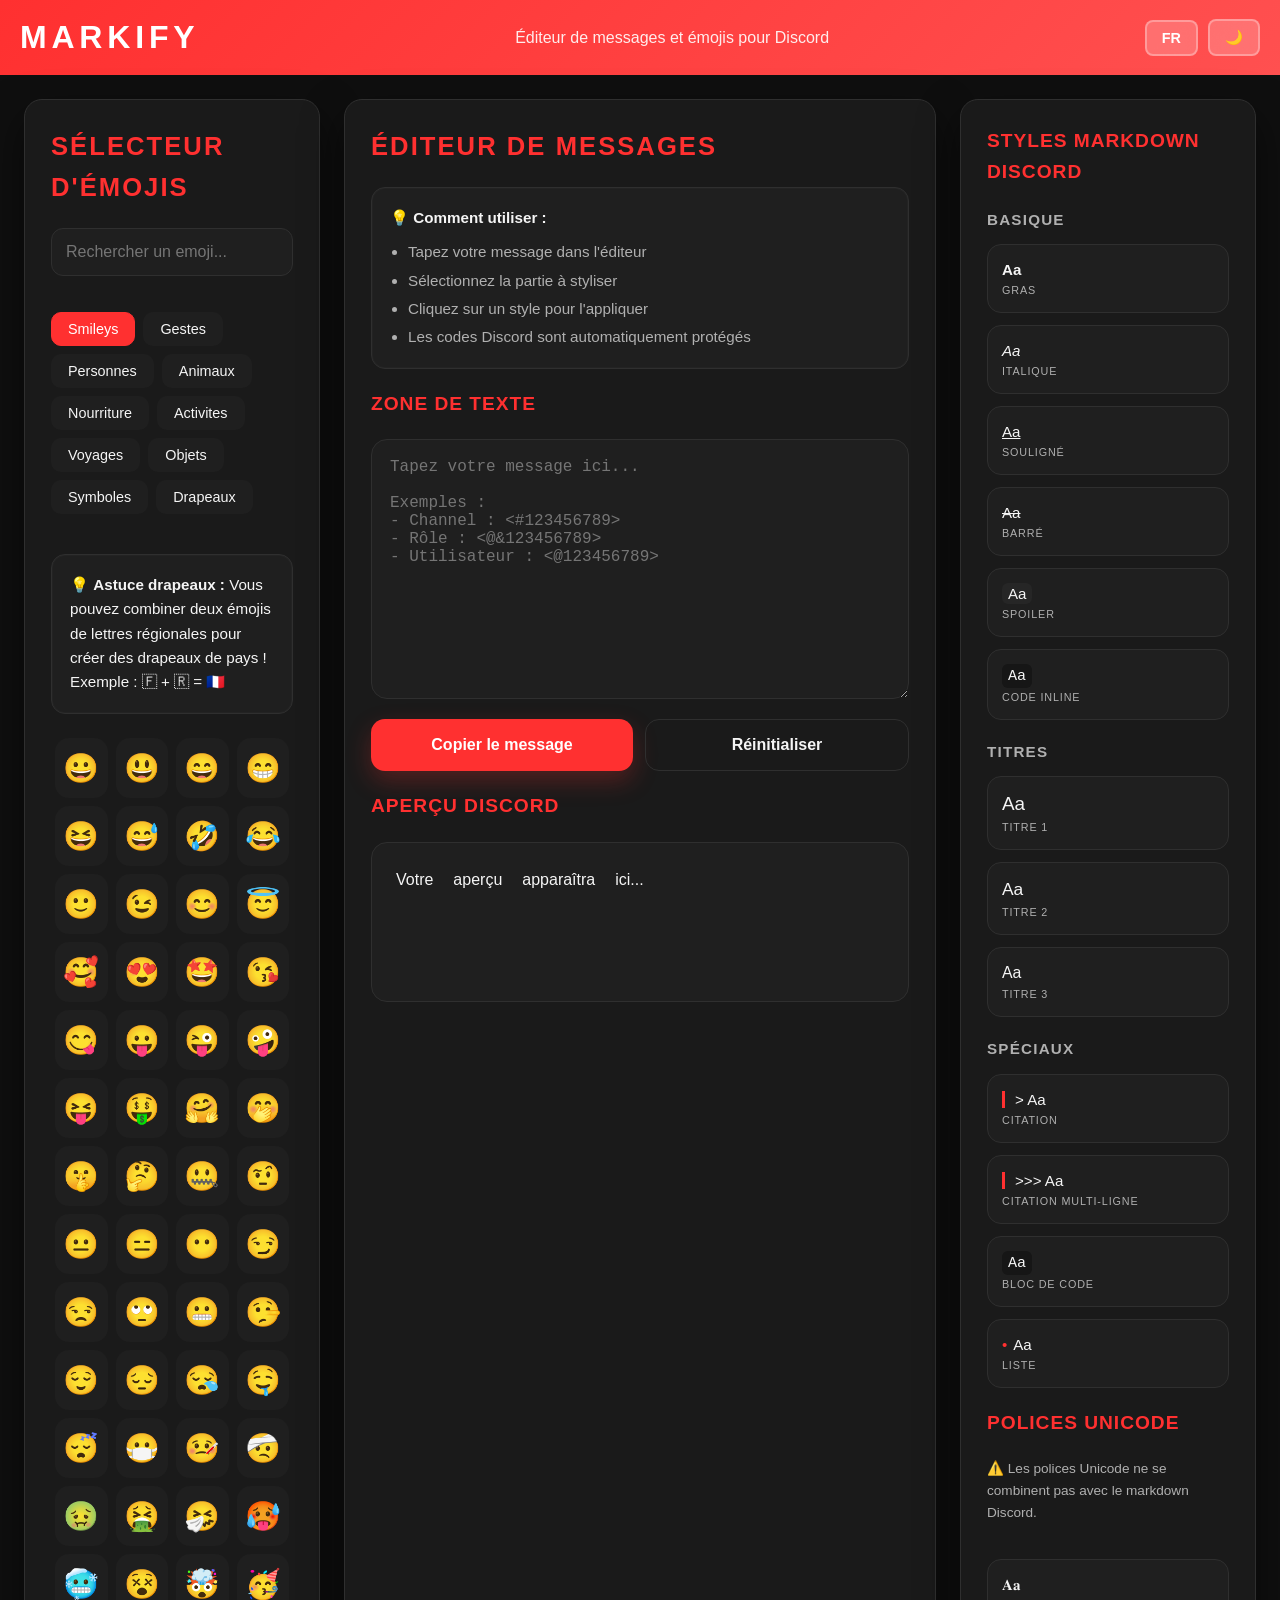
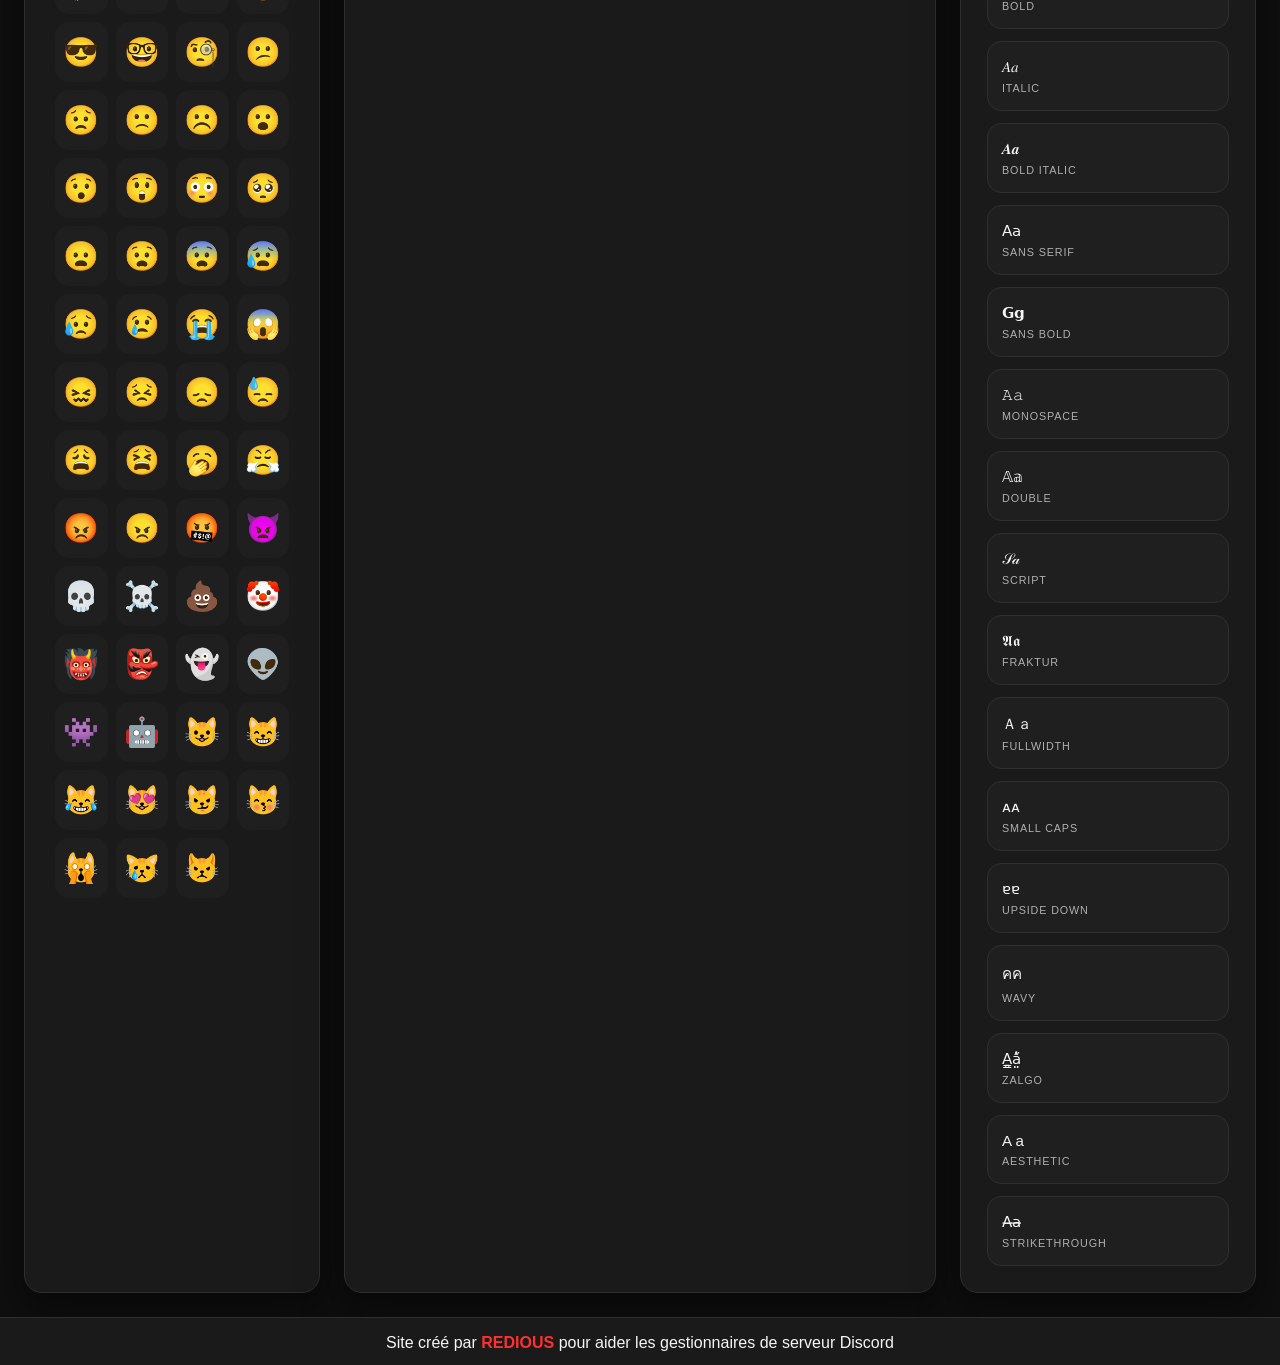
==== index.html @ 6e302439 "Refactor Markify modules for consistent behavior" ====
<!DOCTYPE html>
<html lang="fr">
<head>
    <meta charset="UTF-8">
    <meta name="viewport" content="width=device-width, initial-scale=1.0">
    <title>Markify - Emoji & Message Editor</title>
    <link rel="stylesheet" href="style.css">
</head>
<body>
    <header>
        <h1>MARKIFY</h1>
        <p id="subtitle">Éditeur de messages et émojis pour Discord</p>
        <div class="controls">
            <button class="control-btn" id="langBtn">FR</button>
            <button class="control-btn" id="themeBtn">🌙</button>
        </div>
    </header>

    <div class="main-container">
        <!-- EMOJI COLUMN -->
        <section class="column column-emoji">
            <h2 class="column-title"><span id="emojiTitle">Sélecteur d'Émojis</span></h2>

            <input type="text" id="emojiSearch" class="search-box" placeholder="Rechercher un emoji...">

            <div class="tabs" id="emojiTabs"></div>

            <div id="flagInfo" class="info-box" style="display:none;">
                💡 <strong>Astuce drapeaux :</strong> Vous pouvez combiner deux émojis de lettres régionales pour créer des drapeaux de pays !<br>
                Exemple : 🇫 + 🇷 = 🇫🇷
            </div>

            <div class="emoji-grid" id="emojiGrid"></div>
        </section>

        <!-- TEXT EDITOR COLUMN -->
        <section class="column column-editor">
            <h2 class="column-title"><span id="editorTitle">Éditeur de Messages</span></h2>

            <div class="info-box">
                💡 <strong id="editorInfoTitle">Comment utiliser :</strong>
                <div id="editorInfoText">
                    <ul>
                        <li>Tapez votre message dans l'éditeur</li>
                        <li>Sélectionnez la partie à styliser</li>
                        <li>Cliquez sur un style pour l'appliquer</li>
                        <li>Les codes Discord sont automatiquement protégés</li>
                    </ul>
                </div>
            </div>

            <div class="editor-workspace">
                <div class="section-header" id="textEditorTitle">Zone de Texte</div>
                <textarea id="messageEditor" class="message-editor" placeholder="Tapez votre message ici..."></textarea>

                <div class="button-group">
                    <button type="button" class="copy-btn">
                        <span id="copyBtnText">Copier le message</span>
                    </button>
                    <button type="button" class="reset-btn">
                        <span id="resetBtnText">Réinitialiser</span>
                    </button>
                </div>

                <div class="section-header" id="previewTitle">Aperçu Discord</div>
                <div id="messagePreview" class="preview-box">Votre aperçu apparaîtra ici...</div>
            </div>
        </section>

        <!-- STYLES COLUMN -->
        <section class="column column-styles">
            <div class="section-header" id="markdownTitle">Styles Markdown Discord</div>

            <div class="style-family">
                <div class="style-group-header" id="basicMarkdownTitle">Basique</div>
                <div class="style-grid" id="basicMarkdown"></div>
            </div>

            <div class="style-family">
                <div class="style-group-header" id="headingMarkdownTitle">Titres</div>
                <div class="style-grid" id="headingMarkdown"></div>
            </div>

            <div class="style-family">
                <div class="style-group-header" id="specialMarkdownTitle">Spéciaux</div>
                <div class="style-grid" id="specialMarkdown"></div>
            </div>

            <div class="section-header" id="fontsTitle">Polices Unicode</div>
            <p class="info-note" id="fontsInfo">⚠️ Combiner Markdown et polices Unicode peut altérer l'affichage final sur Discord.</p>
            <div class="style-grid unicode-grid" id="fontGrid"></div>
        </section>
    </div>

    <footer>
        <p><span id="footerText">Site créé par</span> <a href="https://discord.gg/6b4NYRNsRC" target="_blank" rel="noopener">REDIOUS</a> <span id="footerText2">pour aider les gestionnaires de serveur Discord</span></p>
    </footer>

    <div id="notification" class="notification"></div>

    <script src="script.js" type="module"></script>
</body>
</html>
---- style.css ----
* {
    margin: 0;
    padding: 0;
    box-sizing: border-box;
}

html,
body {
    height: 100%;
}

:root {
    --bg-primary: #0f0f0f;
    --bg-secondary: #1a1a1a;
    --bg-tertiary: #1f1f1f;
    --bg-hover: #262626;
    --text-primary: #f5f5f5;
    --text-secondary: #b0b0b0;
    --accent: #ff3030;
    --accent-hover: #ff5050;
    --success: #5fd7a4;
    --warning: #ffd166;
    --error: #ff6b6b;
    --border: #2f2f2f;
    --code-bg: #161616;
    --shadow: rgba(0, 0, 0, 0.5);
}

body.light {
    --bg-primary: #ffffff;
    --bg-secondary: #f5f5f5;
    --bg-tertiary: #f0f0f0;
    --bg-hover: #e2e2e2;
    --text-primary: #1a1a1a;
    --text-secondary: #4c4c4c;
    --accent: #c10000;
    --accent-hover: #ff0000;
    --success: #1f7a56;
    --warning: #b35c00;
    --error: #d60032;
    --border: #d6d6d6;
    --code-bg: #e7e7e7;
    --shadow: rgba(0, 0, 0, 0.15);
}

body {
    font-family: 'Segoe UI', Tahoma, Geneva, Verdana, sans-serif;
    background: var(--bg-primary);
    color: var(--text-primary);
    line-height: 1.6;
    transition: background 0.3s, color 0.3s;
    min-height: 100%;
    display: flex;
    flex-direction: column;
}

.emoji-item, #messagePreview {
    font-family: "Apple Color Emoji", "Segoe UI Emoji", "Noto Color Emoji", "Android Emoji", "Twemoji Mozilla", "EmojiOne Color", sans-serif;
}

/* HEADER */
header {
    background: linear-gradient(135deg, var(--accent), var(--accent-hover));
    padding: 12px 20px;
    display: flex;
    align-items: center;
    flex-wrap: wrap;
    gap: 20px;
}

header h1 {
    font-size: 2em;
    color: #fff;
    letter-spacing: 0.15em;
    margin: 0;
}

header p {
    color: rgba(255, 255, 255, 0.9);
    font-size: 1em;
    flex: 1;
    text-align: center;
    margin: 0;
}

/* CONTROLS */
.controls {
    display: flex;
    gap: 10px;
    align-items: center;
    margin-left: auto;
}

.control-btn {
    background: rgba(255, 255, 255, 0.2);
    border: 2px solid rgba(255, 255, 255, 0.3);
    color: #fff;
    padding: 8px 15px;
    border-radius: 8px;
    cursor: pointer;
    font-size: 0.9em;
    font-weight: 600;
    transition: all 0.3s;
    backdrop-filter: blur(10px);
}

.control-btn:hover {
    background: rgba(255, 255, 255, 0.3);
    transform: translateY(-2px);
}

/* MAIN LAYOUT */
.main-container {
    display: grid;
    grid-template-columns: minmax(0, 1fr) minmax(0, 2fr) minmax(0, 1fr);
    grid-template-areas: "emoji editor styles";
    gap: 24px;
    padding: 24px;
    max-width: 1700px;
    margin: 0 auto;
    width: 100%;
    flex: 1;
}

.column {
    background: var(--bg-secondary);
    border-radius: 18px;
    border: 1px solid var(--border);
    padding: 26px;
    box-shadow: 0 18px 40px var(--shadow);
    display: flex;
    flex-direction: column;
    gap: 20px;
    transition: transform 0.3s ease, box-shadow 0.3s ease;
    overflow: hidden;
}

.column:hover {
    transform: translateY(-2px);
    box-shadow: 0 22px 46px var(--shadow);
}

.column-emoji {
    grid-area: emoji;
}

.column-editor {
    grid-area: editor;
}

.column-styles {
    grid-area: styles;
}

.column-title {
    font-size: 1.6em;
    color: var(--accent);
    display: flex;
    align-items: center;
    gap: 10px;
    text-transform: uppercase;
    letter-spacing: 0.08em;
}

/* EMOJI SECTION */
.search-box {
    width: 100%;
    padding: 14px;
    background: var(--bg-tertiary);
    border: 1px solid var(--border);
    border-radius: 12px;
    color: var(--text-primary);
    font-size: 1em;
    margin-bottom: 16px;
    transition: border-color 0.3s ease, box-shadow 0.3s ease;
}

.search-box:focus {
    outline: none;
    border-color: var(--accent);
    box-shadow: 0 0 0 3px rgba(255, 48, 48, 0.2);
}

.tabs {
    display: flex;
    gap: 8px;
    flex-wrap: wrap;
    margin-bottom: 20px;
}

.tab {
    background: var(--bg-tertiary);
    color: var(--text-primary);
    border: 1px solid transparent;
    padding: 8px 16px;
    border-radius: 10px;
    cursor: pointer;
    font-size: 0.9em;
    transition: all 0.3s ease;
}

.tab:hover {
    background: var(--bg-hover);
    transform: translateY(-1px);
}

.tab.active {
    background: var(--accent);
    color: #fff;
    border-color: var(--accent);
}

.emoji-grid {
    display: grid;
    grid-template-columns: repeat(auto-fill, minmax(50px, 1fr));
    gap: 8px;
    overflow-y: auto;
    padding: 4px;
}

.emoji-item {
    background: var(--bg-tertiary);
    border: 1px solid transparent;
    border-radius: 14px;
    padding: 12px;
    font-size: 1.8em;
    text-align: center;
    cursor: pointer;
    transition: all 0.3s ease;
    display: flex;
    align-items: center;
    justify-content: center;
}

.emoji-item:hover {
    background: var(--bg-hover);
    border-color: var(--accent);
    transform: scale(1.12);
}

.emoji-item:active {
    transform: scale(1.04);
}

/* EDITOR SECTION */
.info-box {
    background: var(--bg-tertiary);
    padding: 18px;
    border-radius: 14px;
    border: 1px solid var(--border);
    box-shadow: inset 0 0 0 1px rgba(255, 255, 255, 0.02);
    font-size: 0.95em;
    line-height: 1.6;
}

.info-box ul {
    margin-top: 10px;
    margin-left: 18px;
    list-style: disc;
    color: var(--text-secondary);
}

.info-box li + li {
    margin-top: 4px;
}

.section-header {
    font-size: 1.2em;
    font-weight: 700;
    letter-spacing: 0.05em;
    text-transform: uppercase;
    color: var(--accent);
}

.style-group-header {
    font-size: 0.95em;
    font-weight: 600;
    color: var(--text-secondary);
    letter-spacing: 0.08em;
    text-transform: uppercase;
}

.style-family {
    display: flex;
    flex-direction: column;
    gap: 12px;
}

.style-grid {
    display: grid;
    grid-template-columns: repeat(auto-fill, minmax(150px, 1fr));
    gap: 12px;
}

.unicode-grid {
    grid-template-columns: repeat(auto-fill, minmax(180px, 1fr));
}

.style-btn {
    background: var(--bg-tertiary);
    border: 1px solid var(--border);
    color: var(--text-primary);
    padding: 16px 14px;
    border-radius: 14px;
    cursor: pointer;
    font-size: 0.9em;
    transition: all 0.3s ease;
    text-align: left;
    display: flex;
    flex-direction: column;
    gap: 6px;
    position: relative;
}

.style-btn::after {
    content: '';
    position: absolute;
    inset: 0;
    border-radius: 14px;
    border: 1px solid transparent;
    pointer-events: none;
    transition: border-color 0.3s ease;
}

.style-btn:hover {
    background: var(--bg-hover);
    transform: translateY(-2px);
}

.style-btn:hover::after,
.style-btn:focus-visible::after {
    border-color: var(--accent);
}

.style-btn.active {
    background: var(--accent);
    color: #fff;
    border-color: var(--accent);
}

.style-btn.active .style-caption {
    color: rgba(255, 255, 255, 0.85);
}

.style-preview {
    font-size: 1.05em;
}

.style-caption {
    font-size: 0.75em;
    letter-spacing: 0.08em;
    text-transform: uppercase;
    color: var(--text-secondary);
}

.preview-underline {
    text-decoration: underline;
}

.preview-spoiler {
    background: var(--bg-hover);
    padding: 2px 6px;
    border-radius: 6px;
}

.preview-code {
    background: var(--code-bg);
    padding: 3px 6px;
    border-radius: 6px;
    font-family: 'Consolas', 'Monaco', monospace;
}

.preview-heading.h1 {
    font-size: 1.25em;
}

.preview-heading.h2 {
    font-size: 1.15em;
}

.preview-heading.h3 {
    font-size: 1.05em;
}

.preview-quote {
    padding-left: 10px;
    border-left: 3px solid var(--accent);
}

.preview-list {
    display: flex;
    align-items: center;
    gap: 6px;
}

.preview-list::before {
    content: '•';
    color: var(--accent);
}

#messageEditor {
    width: 100%;
    min-height: 260px;
    padding: 18px;
    background: var(--bg-tertiary);
    border: 1px solid var(--border);
    border-radius: 16px;
    color: var(--text-primary);
    font-size: 1em;
    font-family: 'Consolas', 'Monaco', monospace;
    resize: vertical;
    transition: border-color 0.3s ease, box-shadow 0.3s ease;
}

#messageEditor:focus {
    outline: none;
    border-color: var(--accent);
    box-shadow: 0 0 0 3px rgba(255, 48, 48, 0.18);
}

.preview-box {
    background: var(--bg-tertiary);
    padding: 24px;
    border-radius: 16px;
    min-height: 160px;
    border: 1px solid var(--border);
    word-wrap: break-word;
    white-space: pre-wrap;
    font-family: 'Segoe UI', sans-serif;
    transition: border-color 0.3s ease;
}

.editor-workspace {
    display: flex;
    flex-direction: column;
    gap: 20px;
    flex: 1;
}

.button-group {
    display: flex;
    gap: 12px;
}

.copy-btn, .reset-btn {
    flex: 1;
    padding: 16px;
    border-radius: 14px;
    font-size: 1em;
    font-weight: 600;
    cursor: pointer;
    transition: all 0.3s ease;
    border: none;
}

.copy-btn {
    background: var(--accent);
    color: #fff;
    box-shadow: 0 10px 25px rgba(255, 48, 48, 0.25);
}

.copy-btn:hover {
    background: var(--accent-hover);
    transform: translateY(-2px);
}

.reset-btn {
    background: transparent;
    color: var(--text-primary);
    border: 1px solid var(--border);
}

.reset-btn:hover {
    background: var(--bg-hover);
    transform: translateY(-2px);
}

.control-btn:focus-visible,
.tab:focus-visible,
.style-btn:focus-visible,
.emoji-item:focus-visible,
.copy-btn:focus-visible,
.reset-btn:focus-visible {
    outline: 3px solid var(--accent);
    outline-offset: 2px;
}

/* FOOTER */
footer {
    background: var(--bg-secondary);
    padding: 12px 20px;
    text-align: center;
    border-top: 1px solid var(--border);
    flex-shrink: 0;
}

footer a {
    color: var(--accent);
    text-decoration: none;
    font-weight: 600;
    transition: color 0.3s;
}

footer a:hover {
    color: var(--accent-hover);
    text-decoration: underline;
}

/* NOTIFICATION */
.notification {
    position: fixed;
    bottom: 30px;
    right: 30px;
    background: var(--bg-tertiary);
    color: var(--text-primary);
    padding: 16px 28px;
    border-radius: 14px;
    font-weight: 600;
    letter-spacing: 0.03em;
    opacity: 0;
    transform: translateY(20px);
    transition: all 0.3s ease;
    pointer-events: none;
    z-index: 1000;
    max-width: min(320px, calc(100% - 40px));
    width: max-content;
    border: 1px solid var(--border);
}

.notification.show {
    opacity: 1;
    transform: translateY(0);
}

.notification.success {
    background: var(--success);
    color: var(--bg-primary);
}

.notification.warning {
    background: var(--warning);
    color: var(--bg-primary);
}

.notification.error {
    background: var(--error);
    color: #fff;
}

.info-note {
    font-size: 0.85em;
    color: var(--text-secondary);
    margin-bottom: 15px;
}

.empty-state {
    text-align: center;
    padding: 30px 10px;
    color: var(--text-secondary);
    background: var(--bg-tertiary);
    border-radius: 10px;
}

.preview-box pre {
    background: var(--bg-hover);
    padding: 12px;
    border-radius: 8px;
    overflow-x: auto;
    font-family: 'Consolas', 'Monaco', monospace;
}

.preview-box blockquote {
    border-left: 4px solid var(--accent);
    margin: 10px 0;
    padding-left: 12px;
    color: var(--text-secondary);
}

.preview-box .preview-spoiler {
    background: var(--text-secondary);
    color: transparent;
    border-radius: 4px;
    padding: 0 4px;
}

.preview-box .preview-spoiler.revealed {
    color: inherit;
}

.preview-box .list-item {
    margin-left: 18px;
    color: var(--text-secondary);
}

/* RESPONSIVE */
@media (max-width: 1200px) {
    .main-container {
        grid-template-columns: 1fr;
        grid-template-areas:
            "emoji"
            "editor"
            "styles";
        gap: 20px;
    }

    .controls {
        justify-content: center;
        margin-top: 10px;
        margin-left: 0;
    }

    .column {
        max-height: none;
        overflow: visible;
        max-height: none;
    }
}

@media (max-width: 768px) {
    header {
        padding: 12px 16px;
    }

    .main-container {
        padding: 15px;
    }

    .column {
        padding: 20px;
    }

    .controls {
        flex-direction: column;
        align-items: stretch;
        width: 100%;
        gap: 8px;
        margin-left: 0;
    }

    .control-btn {
        width: 100%;
        text-align: center;
    }

    .notification {
        left: 50%;
        right: auto;
        transform: translateX(-50%) translateY(20px);
    }

    .notification.show {
        transform: translateX(-50%) translateY(0);
    }
}

/* SCROLLBAR */
::-webkit-scrollbar {
    width: 10px;
}

::-webkit-scrollbar-track {
    background: var(--bg-tertiary);
}

::-webkit-scrollbar-thumb {
    background: var(--border);
    border-radius: 5px;
}

::-webkit-scrollbar-thumb:hover {
    background: var(--accent);
}
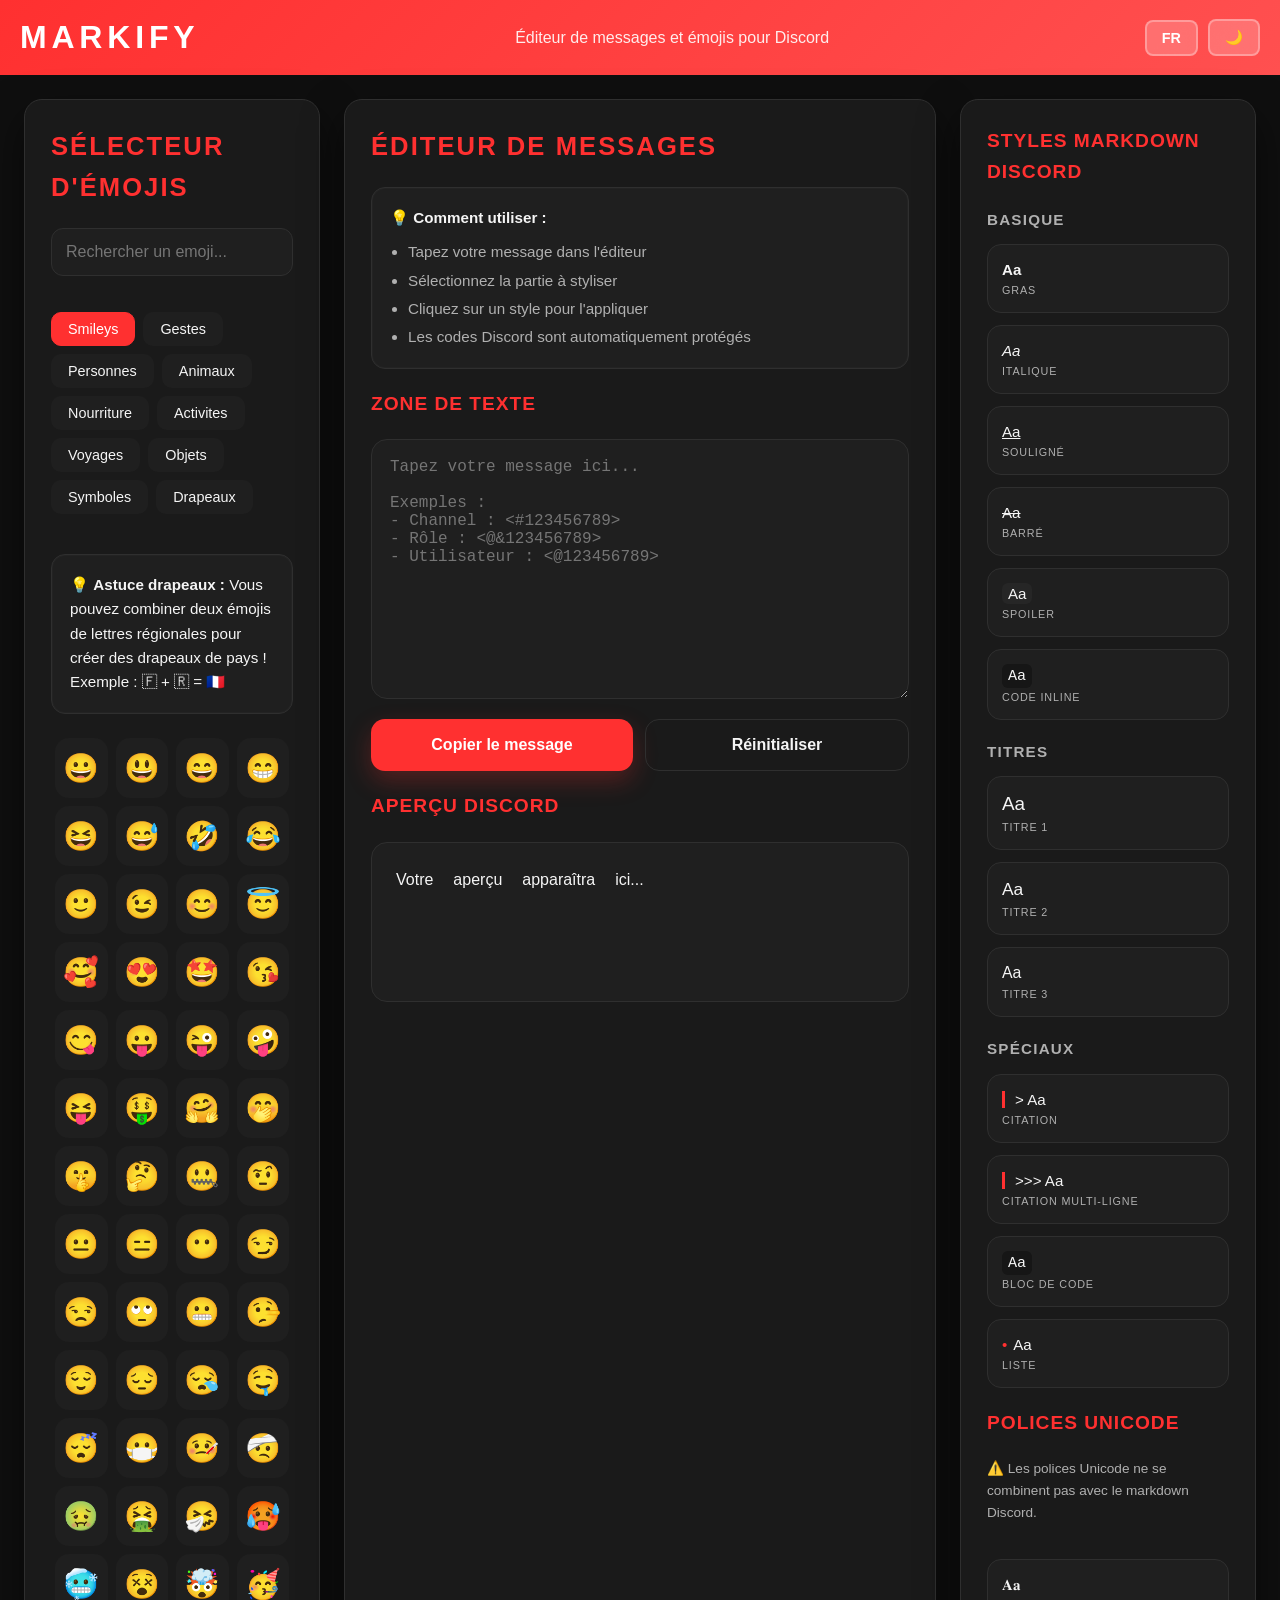
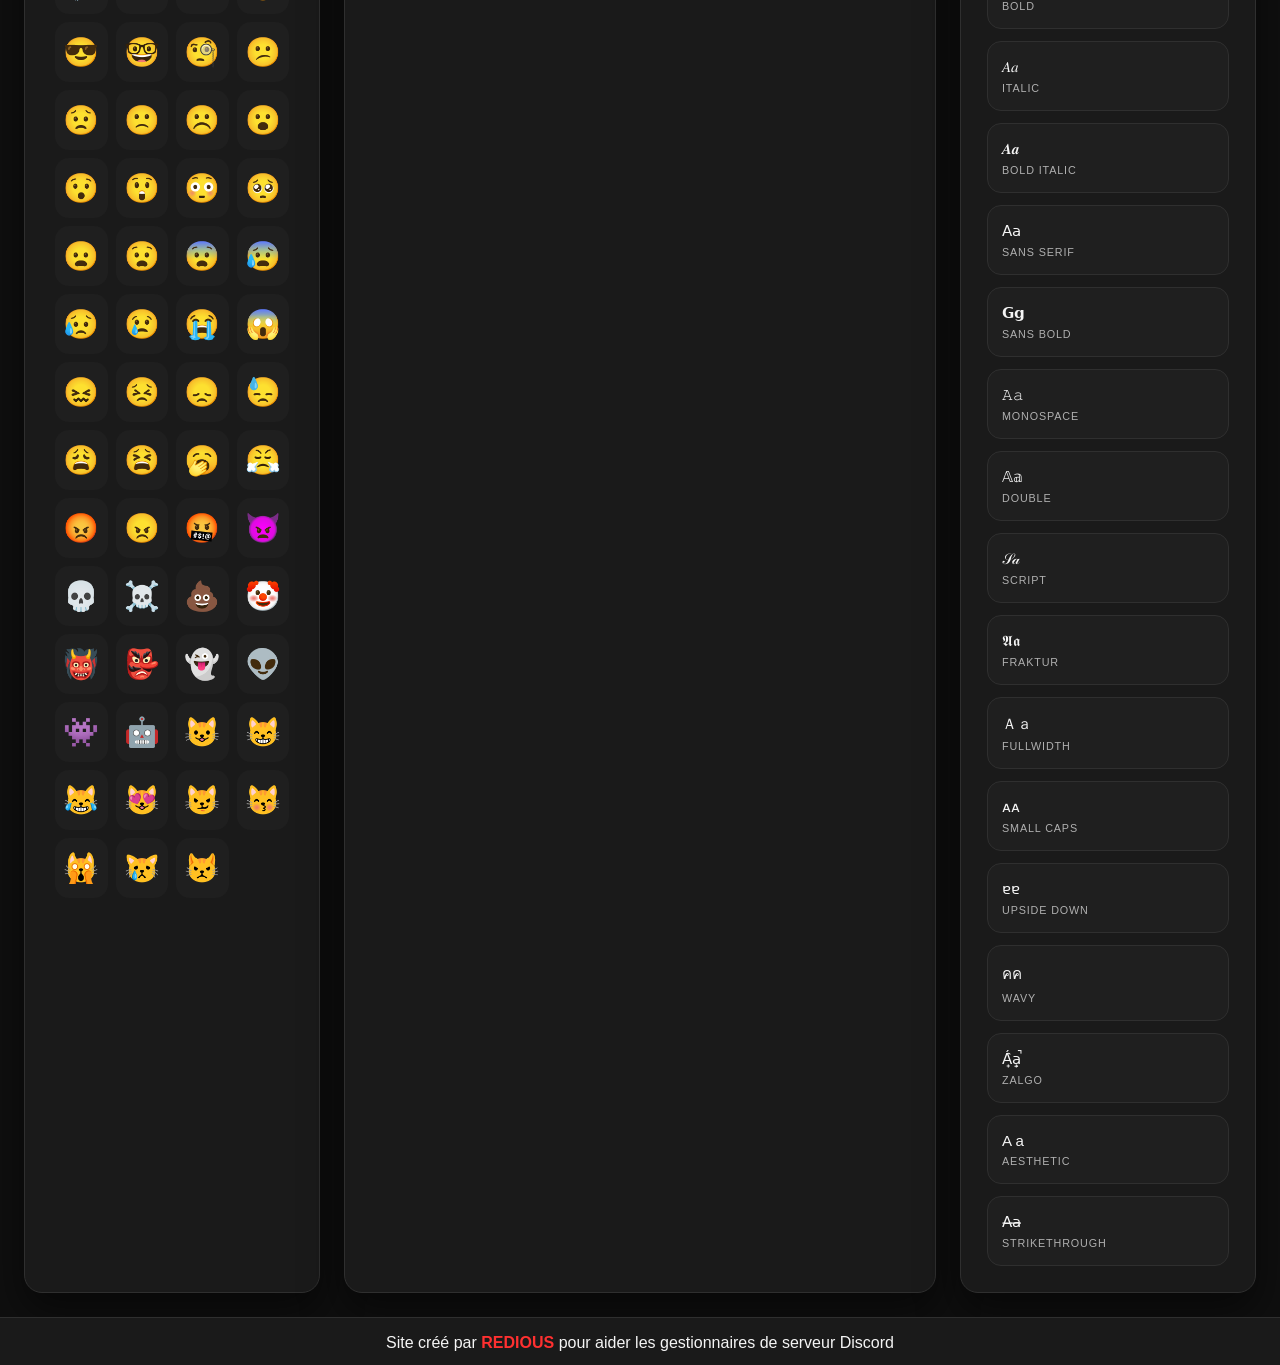
==== commit 403102d7: "Enhance markdown styling behavior and add social assets" ====
--- a/index.html
+++ b/index.html
@@ -4,7 +4,21 @@
     <meta charset="UTF-8">
     <meta name="viewport" content="width=device-width, initial-scale=1.0">
     <title>Markify - Emoji & Message Editor</title>
+    <meta name="description" content="Composez rapidement vos messages Discord avec Markdown, emojis et polices Unicode grâce à Markify.">
+    <meta property="og:title" content="Markify – Éditeur Markdown & Emojis pour Discord">
+    <meta property="og:description" content="Préparez, prévisualisez et copiez vos messages Discord avec styles, emojis et polices personnalisées.">
+    <meta property="og:type" content="website">
+    <meta property="og:locale" content="fr_FR">
+    <meta property="og:image" content="markify-share1.png">
+    <meta property="og:image:type" content="image/png">
+    <meta property="og:image:width" content="1200">
+    <meta property="og:image:height" content="630">
+    <meta name="twitter:card" content="summary_large_image">
+    <meta name="twitter:title" content="Markify – Éditeur Markdown & Emojis pour Discord">
+    <meta name="twitter:description" content="Préparez, prévisualisez et copiez vos messages Discord avec styles, emojis et polices personnalisées.">
+    <meta name="twitter:image" content="markify-share1.png">
     <link rel="stylesheet" href="style.css">
+    <link rel="icon" type="image/svg+xml" href="favicon.svg">
 </head>
 <body>
     <header>
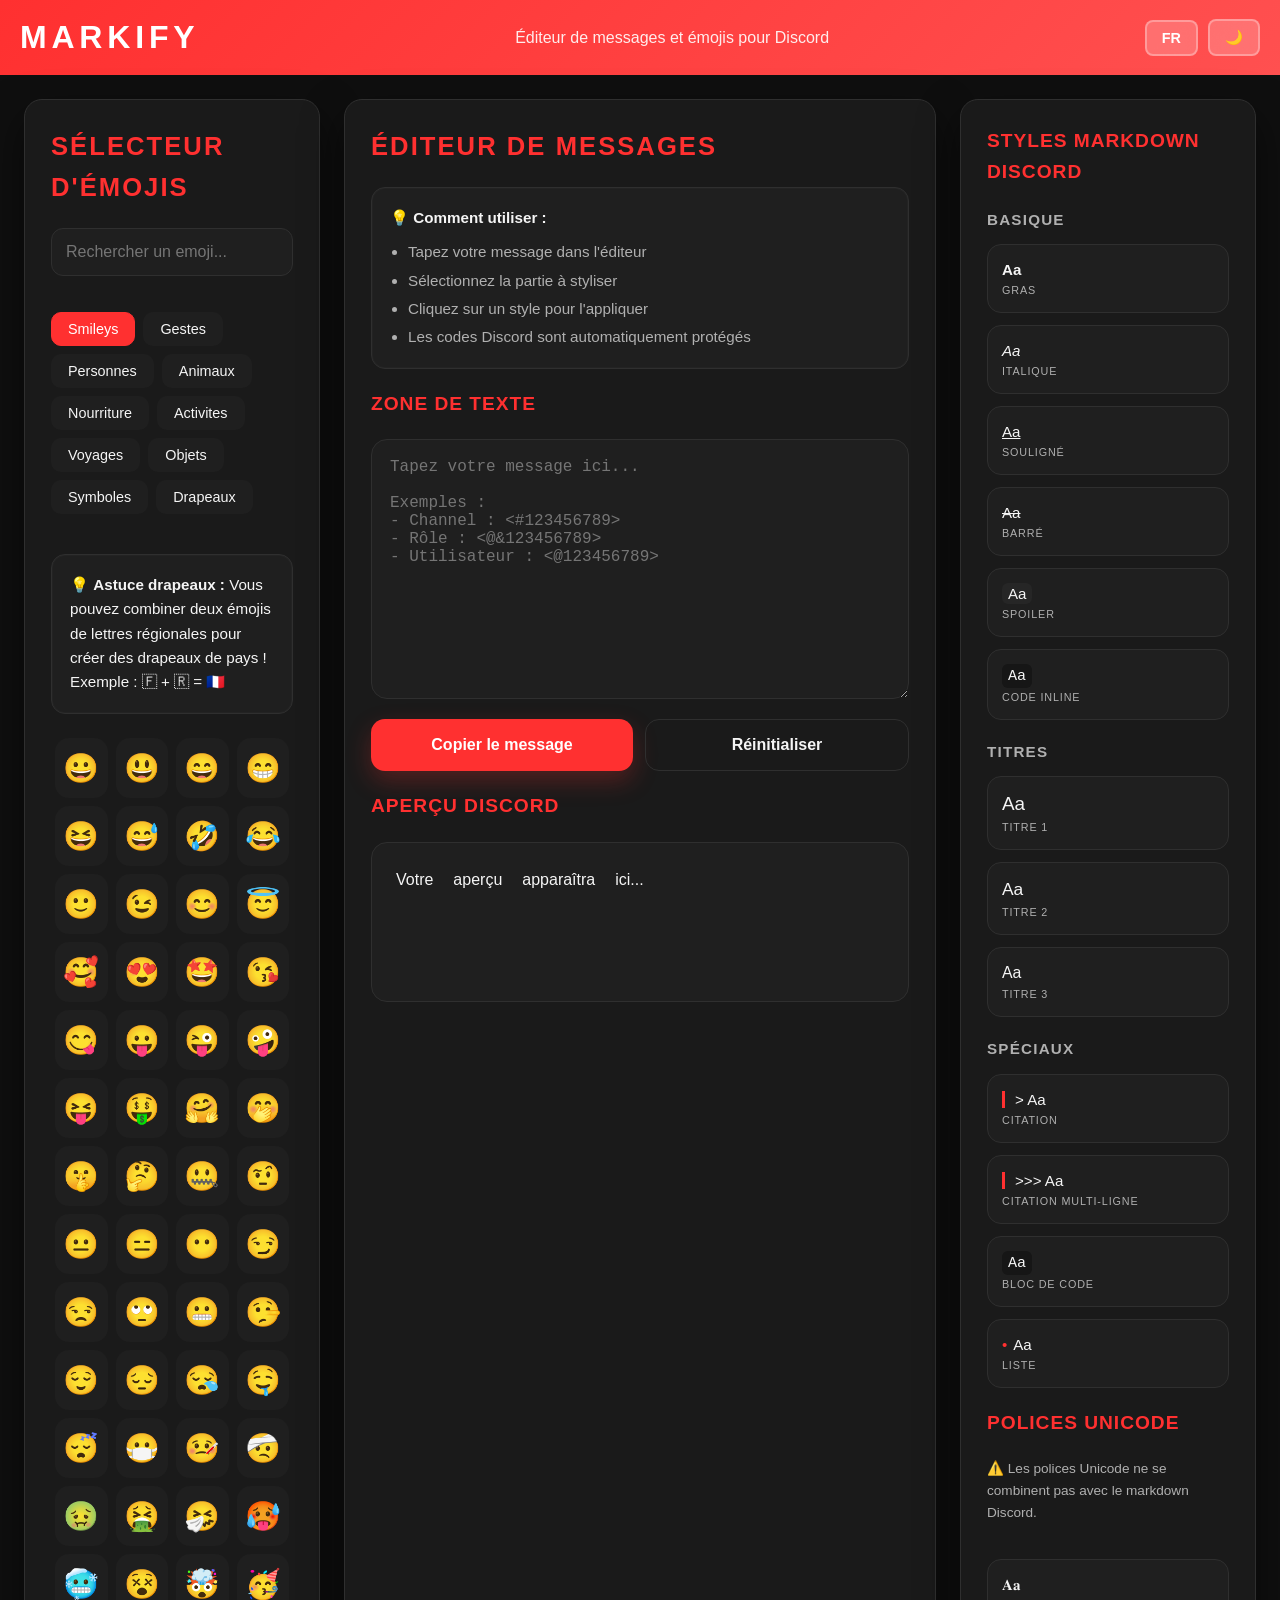
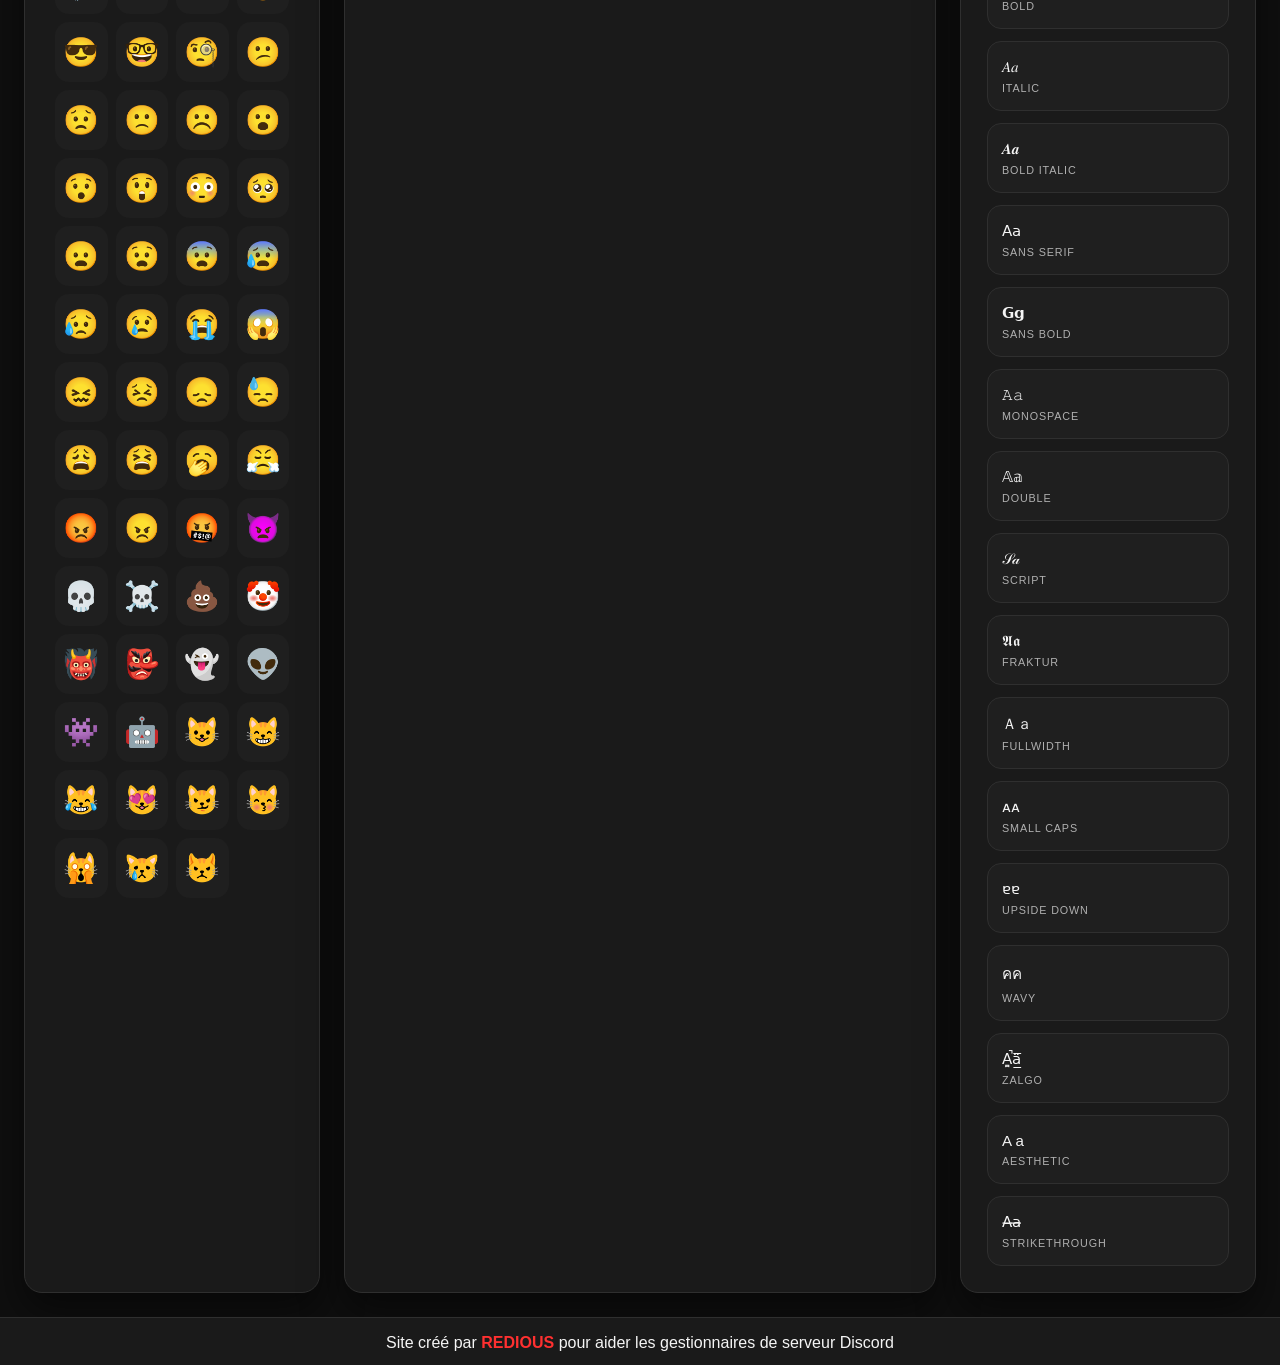
==== commit 1a9cc64c: "Improve markdown enter behavior and unicode styling" ====
--- a/index.html
+++ b/index.html
@@ -8,15 +8,18 @@
     <meta property="og:title" content="Markify – Éditeur Markdown & Emojis pour Discord">
     <meta property="og:description" content="Préparez, prévisualisez et copiez vos messages Discord avec styles, emojis et polices personnalisées.">
     <meta property="og:type" content="website">
+    <meta property="og:url" content="https://devredious.github.io/discord_tools_no_official/">
     <meta property="og:locale" content="fr_FR">
-    <meta property="og:image" content="markify-share1.png">
+    <meta property="og:image" content="https://devredious.github.io/discord_tools_no_official/markify-share1.png">
+    <meta property="og:image:secure_url" content="https://devredious.github.io/discord_tools_no_official/markify-share1.png">
     <meta property="og:image:type" content="image/png">
     <meta property="og:image:width" content="1200">
     <meta property="og:image:height" content="630">
     <meta name="twitter:card" content="summary_large_image">
     <meta name="twitter:title" content="Markify – Éditeur Markdown & Emojis pour Discord">
     <meta name="twitter:description" content="Préparez, prévisualisez et copiez vos messages Discord avec styles, emojis et polices personnalisées.">
-    <meta name="twitter:image" content="markify-share1.png">
+    <meta name="twitter:image" content="https://devredious.github.io/discord_tools_no_official/markify-share1.png">
+    <meta name="twitter:image:alt" content="Markify – Éditeur Markdown & Emojis pour Discord">
     <link rel="stylesheet" href="style.css">
     <link rel="icon" type="image/svg+xml" href="favicon.svg">
 </head>
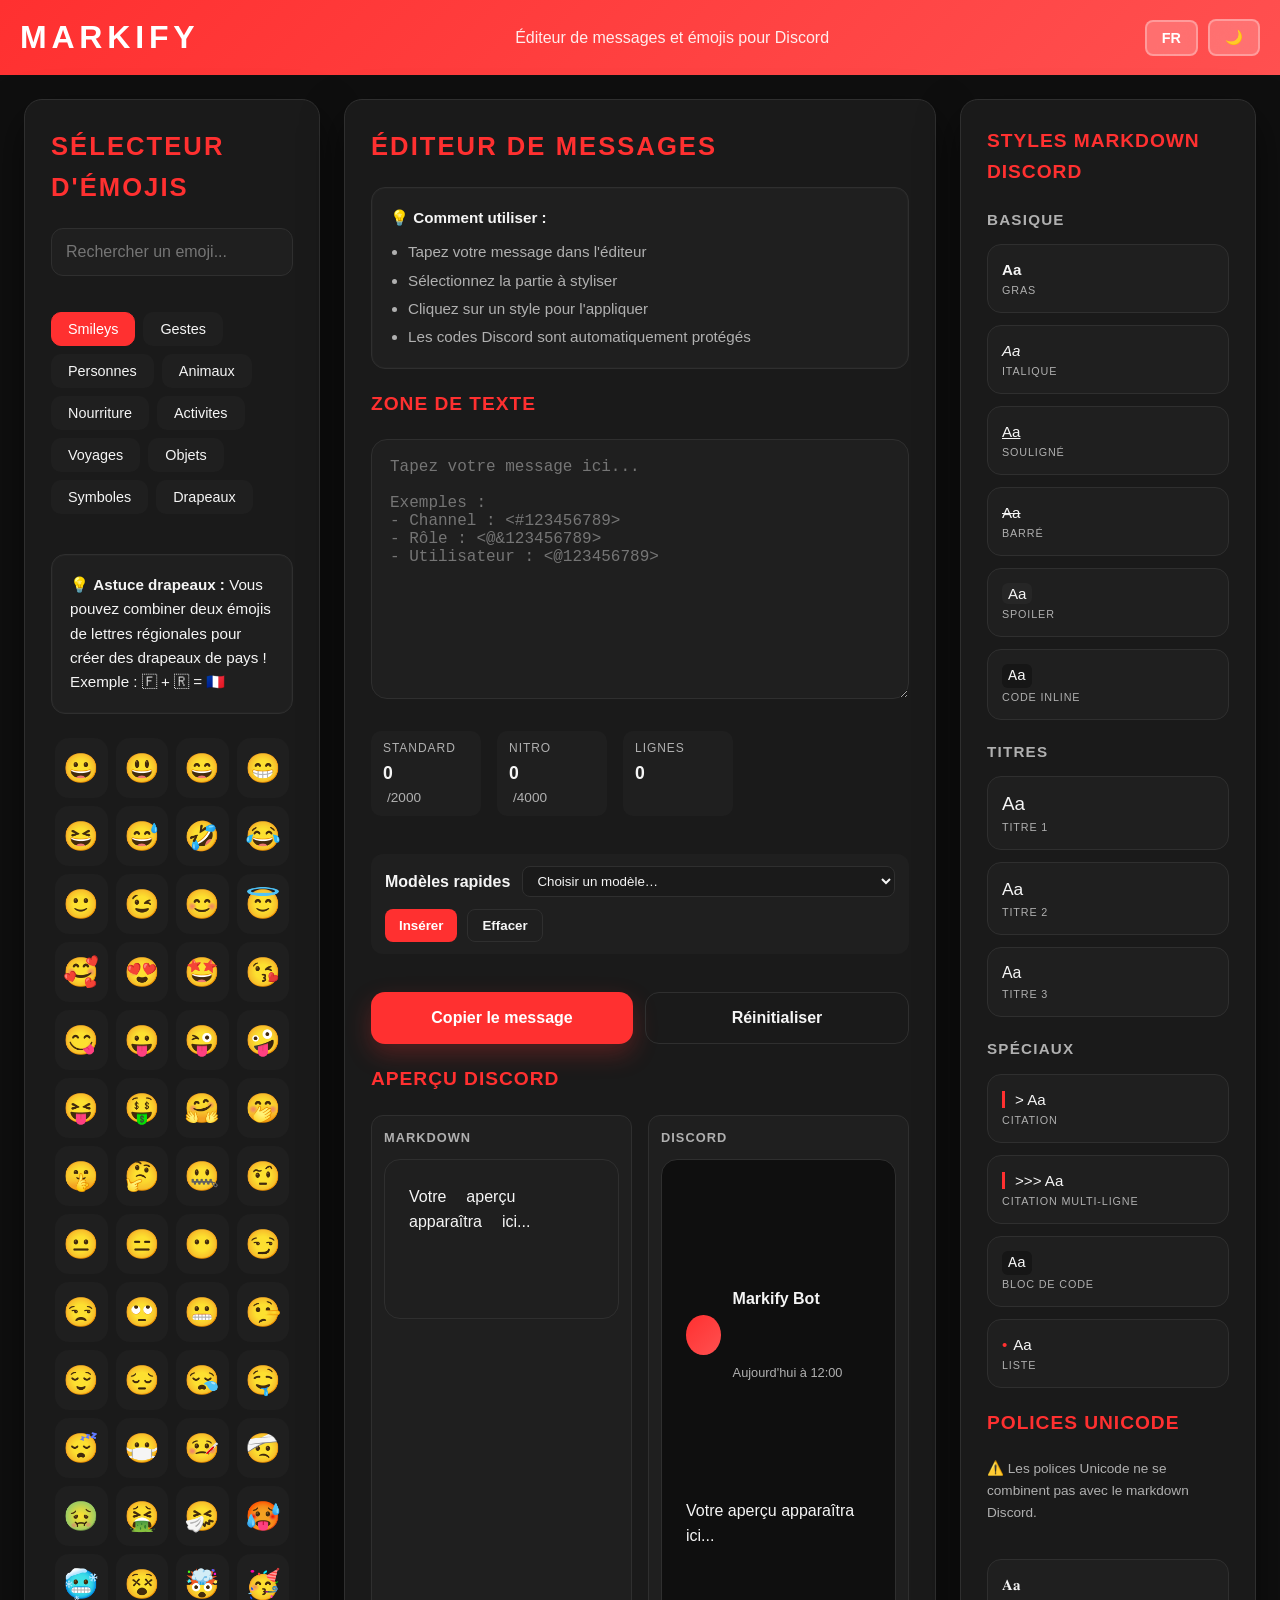
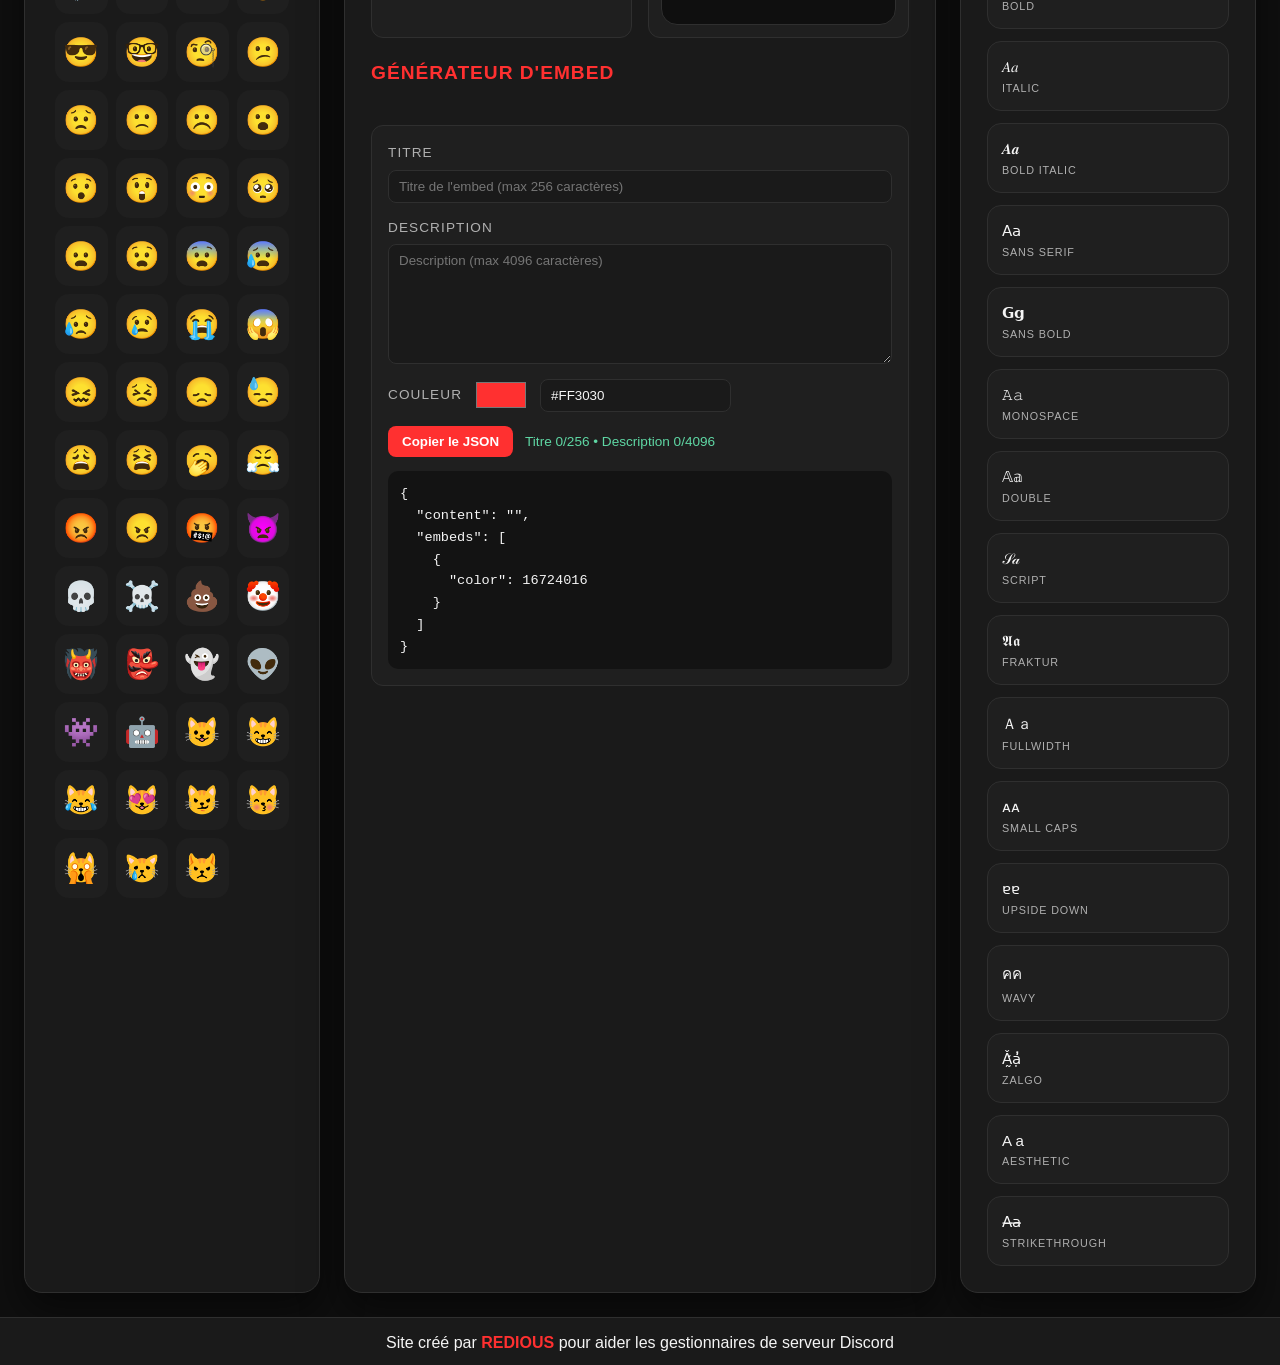
==== commit 9a03ca62: "Add message stats, templates, dual preview and embed builder" ====
--- a/index.html
+++ b/index.html
@@ -70,6 +70,34 @@
                 <div class="section-header" id="textEditorTitle">Zone de Texte</div>
                 <textarea id="messageEditor" class="message-editor" placeholder="Tapez votre message ici..."></textarea>
 
+                <div class="editor-stats">
+                    <div class="stat-item">
+                        <span class="stat-label">Standard</span>
+                        <span id="charCount" class="stat-value">0</span><span class="stat-total">/2000</span>
+                    </div>
+                    <div class="stat-item">
+                        <span class="stat-label">Nitro</span>
+                        <span id="charCountNitro" class="stat-value">0</span><span class="stat-total">/4000</span>
+                    </div>
+                    <div class="stat-item">
+                        <span class="stat-label">Lignes</span>
+                        <span id="lineCount" class="stat-value">0</span>
+                    </div>
+                </div>
+
+                <div class="templates-panel">
+                    <div class="templates-header">
+                        <span>Modèles rapides</span>
+                        <select id="templateSelect" class="template-select">
+                            <option value="">Choisir un modèle…</option>
+                        </select>
+                    </div>
+                    <div class="templates-actions">
+                        <button type="button" id="applyTemplateBtn" class="template-btn">Insérer</button>
+                        <button type="button" id="clearTemplateBtn" class="template-btn secondary">Effacer</button>
+                    </div>
+                </div>
+
                 <div class="button-group">
                     <button type="button" class="copy-btn">
                         <span id="copyBtnText">Copier le message</span>
@@ -80,7 +108,47 @@
                 </div>
 
                 <div class="section-header" id="previewTitle">Aperçu Discord</div>
-                <div id="messagePreview" class="preview-box">Votre aperçu apparaîtra ici...</div>
+                <div class="preview-grid">
+                    <div class="preview-card">
+                        <div class="preview-card-header">Markdown</div>
+                        <div id="messagePreview" class="preview-box">Votre aperçu apparaîtra ici...</div>
+                    </div>
+                    <div class="preview-card">
+                        <div class="preview-card-header">Discord</div>
+                        <div id="discordPreview" class="preview-box discord-style">
+                            <div class="discord-preview-header">
+                                <div class="discord-avatar"></div>
+                                <div>
+                                    <div class="discord-name">Markify Bot</div>
+                                    <div class="discord-meta">Aujourd'hui à 12:00</div>
+                                </div>
+                            </div>
+                            <div id="discordPreviewContent" class="discord-preview-content">Votre aperçu apparaîtra ici...</div>
+                        </div>
+                    </div>
+                </div>
+
+                <div class="section-header">Générateur d'Embed</div>
+                <div class="embed-builder">
+                    <div class="embed-field">
+                        <label for="embedTitle">Titre</label>
+                        <input type="text" id="embedTitle" maxlength="256" placeholder="Titre de l'embed (max 256 caractères)">
+                    </div>
+                    <div class="embed-field">
+                        <label for="embedDescription">Description</label>
+                        <textarea id="embedDescription" maxlength="4096" placeholder="Description (max 4096 caractères)"></textarea>
+                    </div>
+                    <div class="embed-field color-field">
+                        <label for="embedColor">Couleur</label>
+                        <input type="color" id="embedColor" value="#ff3030">
+                        <input type="text" id="embedColorHex" value="#ff3030" maxlength="7">
+                    </div>
+                    <div class="embed-actions">
+                        <button type="button" id="copyEmbedBtn" class="template-btn">Copier le JSON</button>
+                        <span id="embedStatus" class="embed-status"></span>
+                    </div>
+                    <pre id="embedOutput" class="embed-output">{}</pre>
+                </div>
             </div>
         </section>
 
--- a/style.css
+++ b/style.css
@@ -670,3 +670,243 @@
 ::-webkit-scrollbar-thumb:hover {
     background: var(--accent);
 }
+
+/* --- Markify Enhancements --- */
+.editor-stats {
+    display: flex;
+    gap: 16px;
+    margin: 12px 0 18px;
+    flex-wrap: wrap;
+}
+
+.stat-item {
+    background: var(--bg-tertiary);
+    padding: 8px 12px;
+    border-radius: 10px;
+    display: flex;
+    flex-direction: column;
+    min-width: 110px;
+}
+
+.stat-label {
+    font-size: 0.75rem;
+    text-transform: uppercase;
+    letter-spacing: 0.08em;
+    color: var(--text-secondary);
+}
+
+.stat-value {
+    font-weight: 600;
+    font-size: 1.1rem;
+}
+
+.stat-value.limit-warning {
+    color: var(--warning);
+}
+
+.stat-value.limit-danger {
+    color: var(--error);
+}
+
+.stat-total {
+    font-size: 0.85rem;
+    color: var(--text-secondary);
+    margin-left: 4px;
+}
+
+.templates-panel {
+    background: var(--bg-tertiary);
+    border-radius: 12px;
+    padding: 12px 14px;
+    margin-bottom: 18px;
+    display: flex;
+    flex-direction: column;
+    gap: 12px;
+}
+
+.templates-header {
+    display: flex;
+    justify-content: space-between;
+    gap: 12px;
+    align-items: center;
+    font-weight: 600;
+}
+
+.template-select {
+    flex: 1;
+    background: var(--bg-secondary);
+    border: 1px solid var(--border);
+    color: var(--text-primary);
+    padding: 6px 10px;
+    border-radius: 8px;
+}
+
+.templates-actions {
+    display: flex;
+    gap: 10px;
+}
+
+.template-btn {
+    background: var(--accent);
+    border: none;
+    color: #fff;
+    padding: 8px 14px;
+    border-radius: 8px;
+    cursor: pointer;
+    font-weight: 600;
+    transition: background 0.2s ease;
+}
+
+.template-btn:hover {
+    background: var(--accent-hover);
+}
+
+.template-btn.secondary {
+    background: transparent;
+    border: 1px solid var(--border);
+    color: var(--text-primary);
+}
+
+.template-btn.secondary:hover {
+    border-color: var(--accent);
+    color: var(--accent);
+}
+
+.preview-grid {
+    display: grid;
+    grid-template-columns: repeat(auto-fit, minmax(260px, 1fr));
+    gap: 16px;
+}
+
+.preview-card {
+    background: var(--bg-tertiary);
+    border-radius: 12px;
+    padding: 12px;
+    display: flex;
+    flex-direction: column;
+    gap: 10px;
+    border: 1px solid var(--border);
+}
+
+.preview-card-header {
+    font-weight: 600;
+    color: var(--text-secondary);
+    text-transform: uppercase;
+    font-size: 0.8rem;
+    letter-spacing: 0.08em;
+}
+
+.discord-style {
+    background: var(--bg-primary);
+}
+
+.discord-preview-header {
+    display: flex;
+    gap: 12px;
+    align-items: center;
+    margin-bottom: 12px;
+}
+
+.discord-avatar {
+    width: 40px;
+    height: 40px;
+    border-radius: 50%;
+    background: linear-gradient(135deg, var(--accent), var(--accent-hover));
+}
+
+.discord-name {
+    font-weight: 700;
+}
+
+.discord-meta {
+    font-size: 0.8rem;
+    color: var(--text-secondary);
+}
+
+.discord-preview-content {
+    white-space: pre-wrap;
+    word-break: break-word;
+}
+
+.embed-builder {
+    background: var(--bg-tertiary);
+    border-radius: 12px;
+    padding: 16px;
+    margin-top: 16px;
+    border: 1px solid var(--border);
+    display: flex;
+    flex-direction: column;
+    gap: 14px;
+}
+
+.embed-field {
+    display: flex;
+    flex-direction: column;
+    gap: 6px;
+}
+
+.embed-field label {
+    font-size: 0.85rem;
+    text-transform: uppercase;
+    letter-spacing: 0.08em;
+    color: var(--text-secondary);
+}
+
+.embed-field input[type="text"],
+.embed-field textarea {
+    background: var(--bg-secondary);
+    color: var(--text-primary);
+    border: 1px solid var(--border);
+    border-radius: 8px;
+    padding: 8px 10px;
+    font-family: inherit;
+}
+
+.embed-field textarea {
+    min-height: 120px;
+    resize: vertical;
+}
+
+.color-field {
+    flex-direction: row;
+    align-items: center;
+    gap: 12px;
+}
+
+.color-field input[type="color"] {
+    width: 54px;
+    height: 34px;
+    border: none;
+    background: transparent;
+    cursor: pointer;
+}
+
+.embed-actions {
+    display: flex;
+    gap: 12px;
+    align-items: center;
+}
+
+.embed-status {
+    font-size: 0.85rem;
+    color: var(--text-secondary);
+}
+
+.embed-status.success {
+    color: var(--success);
+}
+
+.embed-status.error {
+    color: var(--error);
+}
+
+.embed-output {
+    background: rgba(0, 0, 0, 0.4);
+    border-radius: 10px;
+    padding: 12px;
+    font-family: "Consolas", "Monaco", monospace;
+    font-size: 0.85rem;
+    max-height: 260px;
+    overflow: auto;
+}
+
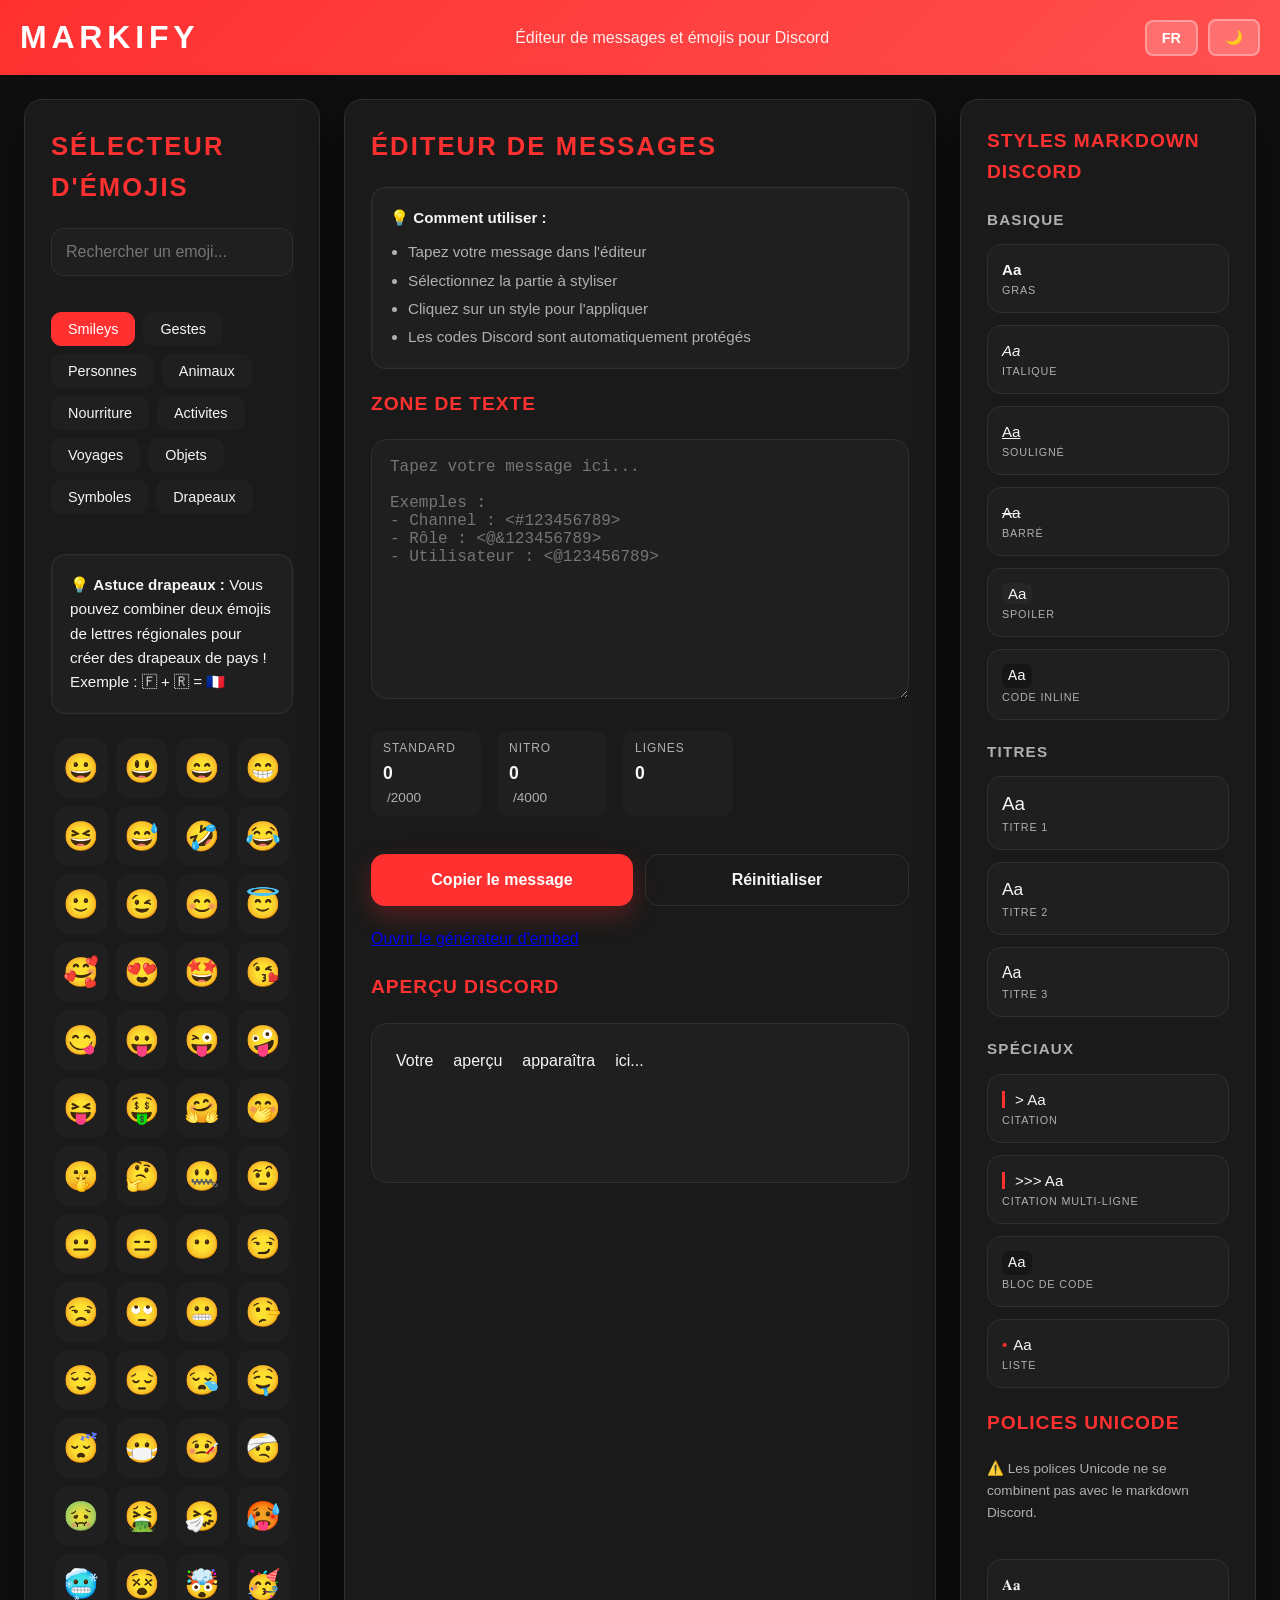
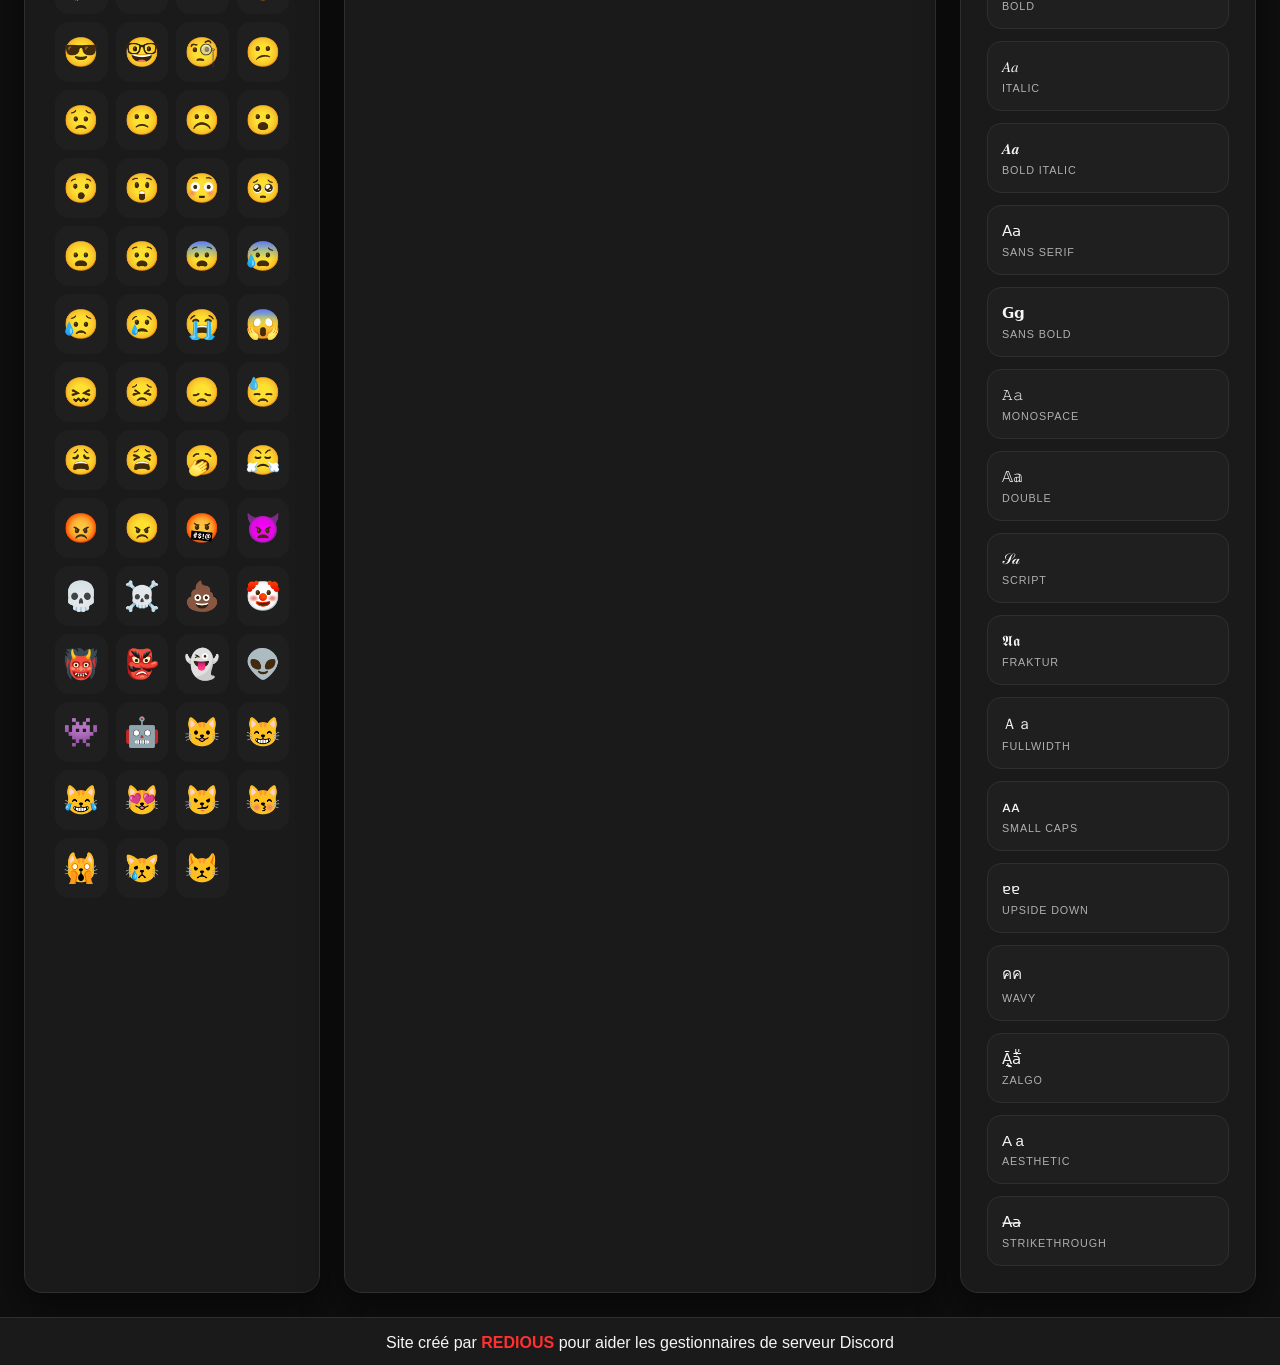
==== commit 77efb9ea: "push update" ====
--- a/index.html
+++ b/index.html
@@ -85,19 +85,6 @@
                     </div>
                 </div>
 
-                <div class="templates-panel">
-                    <div class="templates-header">
-                        <span>Modèles rapides</span>
-                        <select id="templateSelect" class="template-select">
-                            <option value="">Choisir un modèle…</option>
-                        </select>
-                    </div>
-                    <div class="templates-actions">
-                        <button type="button" id="applyTemplateBtn" class="template-btn">Insérer</button>
-                        <button type="button" id="clearTemplateBtn" class="template-btn secondary">Effacer</button>
-                    </div>
-                </div>
-
                 <div class="button-group">
                     <button type="button" class="copy-btn">
                         <span id="copyBtnText">Copier le message</span>
@@ -107,48 +94,13 @@
                     </button>
                 </div>
 
-                <div class="section-header" id="previewTitle">Aperçu Discord</div>
-                <div class="preview-grid">
-                    <div class="preview-card">
-                        <div class="preview-card-header">Markdown</div>
-                        <div id="messagePreview" class="preview-box">Votre aperçu apparaîtra ici...</div>
-                    </div>
-                    <div class="preview-card">
-                        <div class="preview-card-header">Discord</div>
-                        <div id="discordPreview" class="preview-box discord-style">
-                            <div class="discord-preview-header">
-                                <div class="discord-avatar"></div>
-                                <div>
-                                    <div class="discord-name">Markify Bot</div>
-                                    <div class="discord-meta">Aujourd'hui à 12:00</div>
-                                </div>
-                            </div>
-                            <div id="discordPreviewContent" class="discord-preview-content">Votre aperçu apparaîtra ici...</div>
-                        </div>
-                    </div>
+                <div class="embed-link">
+                    <a href="embed.html" class="link-btn">Ouvrir le générateur d'embed</a>
                 </div>
 
-                <div class="section-header">Générateur d'Embed</div>
-                <div class="embed-builder">
-                    <div class="embed-field">
-                        <label for="embedTitle">Titre</label>
-                        <input type="text" id="embedTitle" maxlength="256" placeholder="Titre de l'embed (max 256 caractères)">
-                    </div>
-                    <div class="embed-field">
-                        <label for="embedDescription">Description</label>
-                        <textarea id="embedDescription" maxlength="4096" placeholder="Description (max 4096 caractères)"></textarea>
-                    </div>
-                    <div class="embed-field color-field">
-                        <label for="embedColor">Couleur</label>
-                        <input type="color" id="embedColor" value="#ff3030">
-                        <input type="text" id="embedColorHex" value="#ff3030" maxlength="7">
-                    </div>
-                    <div class="embed-actions">
-                        <button type="button" id="copyEmbedBtn" class="template-btn">Copier le JSON</button>
-                        <span id="embedStatus" class="embed-status"></span>
-                    </div>
-                    <pre id="embedOutput" class="embed-output">{}</pre>
-                </div>
+                <div class="section-header" id="previewTitle">Aperçu Discord</div>
+                <div id="messagePreview" class="preview-box">Votre aperçu apparaîtra ici...</div>
+
             </div>
         </section>
 
--- a/style.css
+++ b/style.css
@@ -714,119 +714,22 @@
     margin-left: 4px;
 }
 
-.templates-panel {
-    background: var(--bg-tertiary);
-    border-radius: 12px;
-    padding: 12px 14px;
-    margin-bottom: 18px;
-    display: flex;
-    flex-direction: column;
-    gap: 12px;
-}
-
-.templates-header {
-    display: flex;
-    justify-content: space-between;
-    gap: 12px;
-    align-items: center;
-    font-weight: 600;
-}
-
-.template-select {
-    flex: 1;
-    background: var(--bg-secondary);
-    border: 1px solid var(--border);
-    color: var(--text-primary);
-    padding: 6px 10px;
-    border-radius: 8px;
-}
-
-.templates-actions {
-    display: flex;
-    gap: 10px;
-}
-
-.template-btn {
-    background: var(--accent);
-    border: none;
-    color: #fff;
-    padding: 8px 14px;
-    border-radius: 8px;
-    cursor: pointer;
-    font-weight: 600;
-    transition: background 0.2s ease;
-}
-
-.template-btn:hover {
-    background: var(--accent-hover);
-}
-
-.template-btn.secondary {
-    background: transparent;
-    border: 1px solid var(--border);
-    color: var(--text-primary);
-}
-
-.template-btn.secondary:hover {
-    border-color: var(--accent);
-    color: var(--accent);
-}
-
-.preview-grid {
-    display: grid;
-    grid-template-columns: repeat(auto-fit, minmax(260px, 1fr));
-    gap: 16px;
-}
-
-.preview-card {
-    background: var(--bg-tertiary);
-    border-radius: 12px;
-    padding: 12px;
-    display: flex;
-    flex-direction: column;
-    gap: 10px;
-    border: 1px solid var(--border);
-}
-
-.preview-card-header {
-    font-weight: 600;
-    color: var(--text-secondary);
-    text-transform: uppercase;
-    font-size: 0.8rem;
-    letter-spacing: 0.08em;
-}
-
-.discord-style {
-    background: var(--bg-primary);
-}
-
-.discord-preview-header {
-    display: flex;
-    gap: 12px;
-    align-items: center;
-    margin-bottom: 12px;
-}
-
-.discord-avatar {
-    width: 40px;
-    height: 40px;
-    border-radius: 50%;
-    background: linear-gradient(135deg, var(--accent), var(--accent-hover));
-}
-
-.discord-name {
-    font-weight: 700;
-}
-
-.discord-meta {
-    font-size: 0.8rem;
-    color: var(--text-secondary);
-}
-
-.discord-preview-content {
-    white-space: pre-wrap;
-    word-break: break-word;
-}
+
+
+
+
+
+
+
+
+
+
+
+
+
+
+
+
 
 .embed-builder {
     background: var(--bg-tertiary);
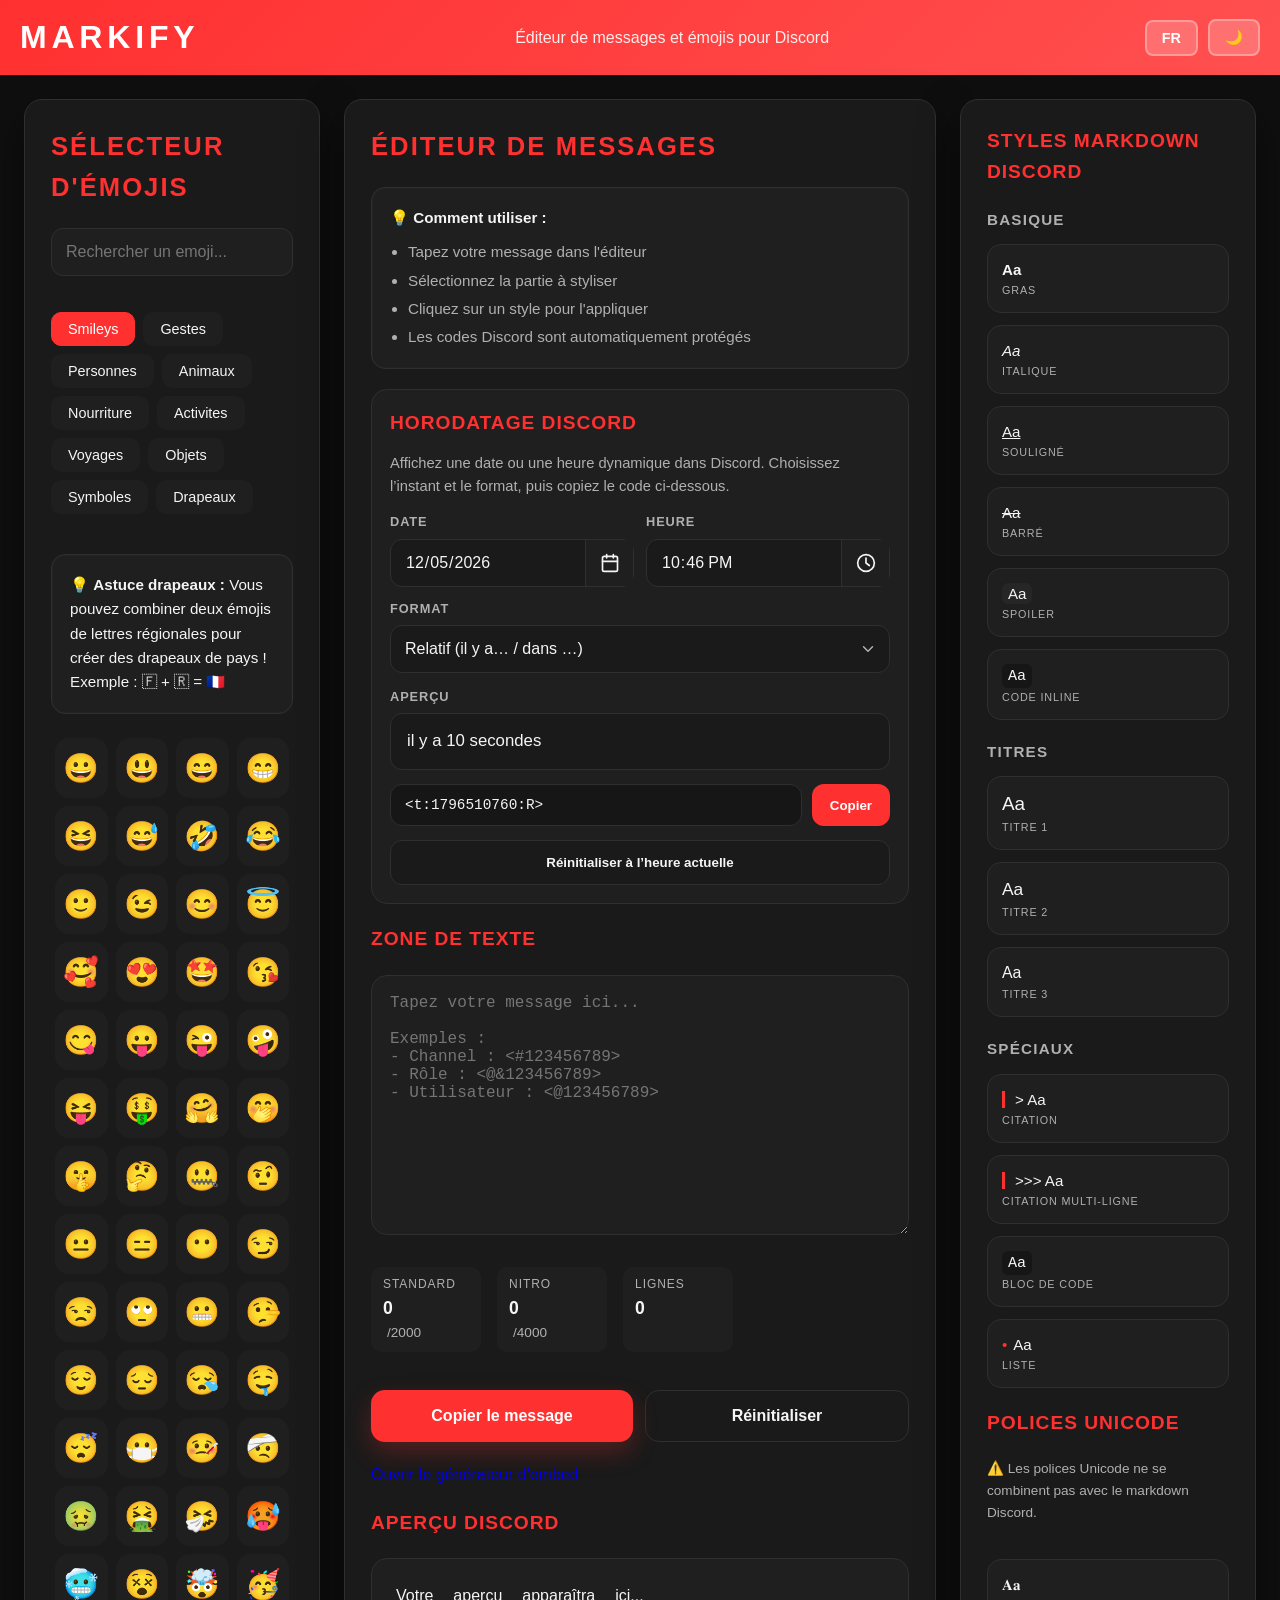
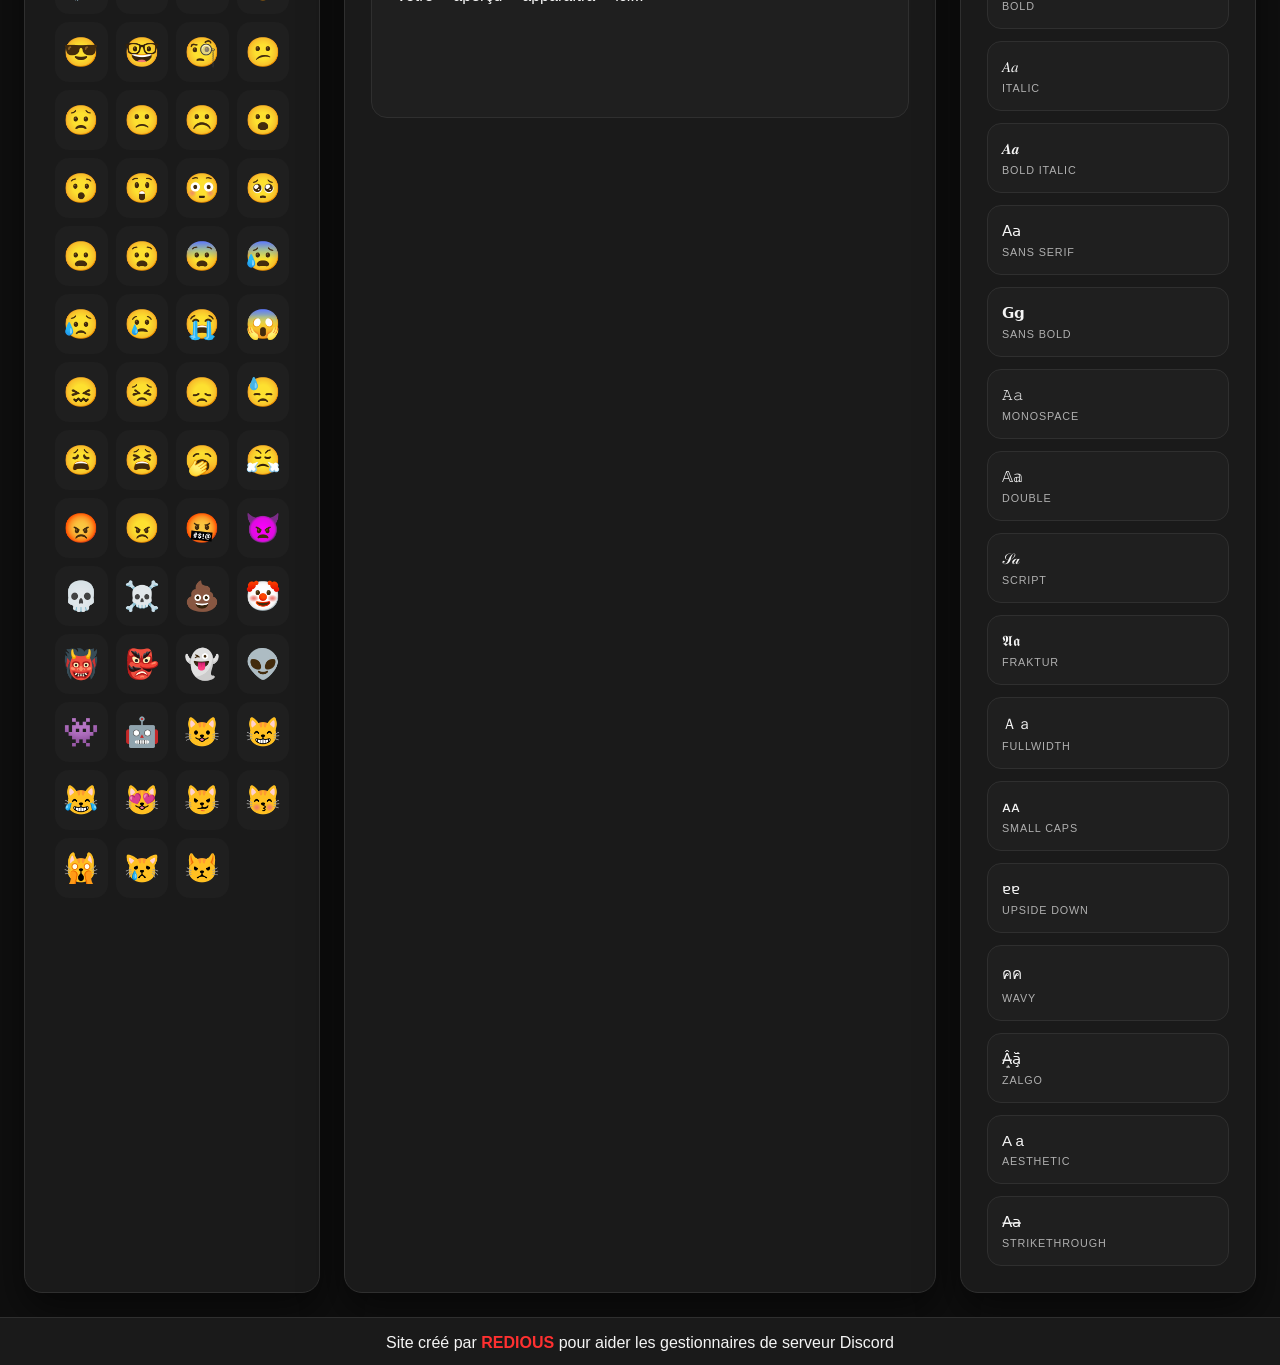
==== commit 75b650f2: "Add timestamp tool with dynamic date and time formatting options, including UI elements for input an" ====
--- a/index.html
+++ b/index.html
@@ -64,6 +64,44 @@
                         <li>Les codes Discord sont automatiquement protégés</li>
                     </ul>
                 </div>
+            </div>
+
+            <div class="timestamp-tool" id="timestampTool">
+                <div class="section-header" id="timestampBlockTitle"></div>
+                <p class="timestamp-intro" id="timestampIntro"></p>
+                <div class="timestamp-fields">
+                    <div class="timestamp-field timestamp-tap">
+                        <label for="tsDate" id="tsDateLabel"></label>
+                        <div class="timestamp-input-shell">
+                            <input type="date" id="tsDate" class="timestamp-input timestamp-input-in-shell" autocomplete="off">
+                            <button type="button" class="timestamp-icon-btn" id="tsDateBtn" aria-label="Ouvrir le calendrier" title="Ouvrir le calendrier">
+                                <svg class="timestamp-svg" xmlns="http://www.w3.org/2000/svg" width="20" height="20" viewBox="0 0 24 24" fill="none" stroke="currentColor" stroke-width="2" stroke-linecap="round" stroke-linejoin="round" aria-hidden="true"><rect x="3" y="4" width="18" height="18" rx="2"/><path d="M16 2v4M8 2v4M3 10h18"/></svg>
+                            </button>
+                        </div>
+                    </div>
+                    <div class="timestamp-field timestamp-tap">
+                        <label for="tsTime" id="tsTimeLabel"></label>
+                        <div class="timestamp-input-shell">
+                            <input type="time" id="tsTime" class="timestamp-input timestamp-input-in-shell" step="60" autocomplete="off">
+                            <button type="button" class="timestamp-icon-btn" id="tsTimeBtn" aria-label="Ouvrir le sélecteur d'heure" title="Ouvrir le sélecteur d'heure">
+                                <svg class="timestamp-svg" xmlns="http://www.w3.org/2000/svg" width="20" height="20" viewBox="0 0 24 24" fill="none" stroke="currentColor" stroke-width="2" stroke-linecap="round" stroke-linejoin="round" aria-hidden="true"><circle cx="12" cy="12" r="10"/><path d="M12 6v6l4 3"/></svg>
+                            </button>
+                        </div>
+                    </div>
+                    <div class="timestamp-field timestamp-field-wide">
+                        <label for="tsStyle" id="tsStyleLabel"></label>
+                        <select id="tsStyle" class="timestamp-input timestamp-select"></select>
+                    </div>
+                </div>
+                <div class="timestamp-field">
+                    <span class="timestamp-preview-label" id="tsPreviewLabel"></span>
+                    <div id="tsPreview" class="timestamp-preview" aria-live="polite"></div>
+                </div>
+                <div class="timestamp-code-row">
+                    <input type="text" id="tsOutput" class="timestamp-code-input" readonly>
+                    <button type="button" class="timestamp-copy-btn" id="tsCopyBtn"></button>
+                </div>
+                <button type="button" class="timestamp-reset-full" id="tsResetBtn"></button>
             </div>
 
             <div class="editor-workspace">
--- a/style.css
+++ b/style.css
@@ -101,6 +101,7 @@
     font-size: 0.9em;
     font-weight: 600;
     transition: all 0.3s;
+    -webkit-backdrop-filter: blur(10px);
     backdrop-filter: blur(10px);
 }
 
@@ -133,6 +134,7 @@
     gap: 20px;
     transition: transform 0.3s ease, box-shadow 0.3s ease;
     overflow: hidden;
+    min-height: 0;
 }
 
 .column:hover {
@@ -146,6 +148,7 @@
 
 .column-editor {
     grid-area: editor;
+    overflow: visible;
 }
 
 .column-styles {
@@ -813,3 +816,300 @@
     overflow: auto;
 }
 
+/* Discord dynamic timestamp */
+.timestamp-tool {
+    background: var(--bg-tertiary);
+    border-radius: 16px;
+    border: 1px solid var(--border);
+    padding: 18px;
+    display: flex;
+    flex-direction: column;
+    gap: 14px;
+    flex-shrink: 0;
+}
+
+body:not(.light) .timestamp-tool input[type="date"],
+body:not(.light) .timestamp-tool input[type="time"] {
+    color-scheme: dark;
+}
+
+body.light .timestamp-tool input[type="date"],
+body.light .timestamp-tool input[type="time"] {
+    color-scheme: light;
+}
+
+.timestamp-input-shell {
+    display: flex;
+    align-items: stretch;
+    background: var(--bg-secondary);
+    border: 1px solid var(--border);
+    border-radius: 12px;
+    min-height: 48px;
+    transition: border-color 0.2s ease, box-shadow 0.2s ease;
+}
+
+.timestamp-input-shell:focus-within {
+    border-color: var(--accent);
+    box-shadow: 0 0 0 3px rgba(255, 48, 48, 0.15);
+}
+
+.timestamp-input-in-shell {
+    flex: 1;
+    min-width: 0;
+    border: none !important;
+    border-radius: 0 !important;
+    background: transparent !important;
+    box-shadow: none !important;
+    padding: 12px 8px 12px 14px !important;
+    position: relative;
+}
+
+.timestamp-input-in-shell:focus {
+    outline: none;
+    box-shadow: none !important;
+}
+
+/* Une seule icône : masquer le sélecteur natif (Chromium / Safari / Edge) */
+.timestamp-input-shell input[type="date"]::-webkit-calendar-picker-indicator,
+.timestamp-input-shell input[type="time"]::-webkit-calendar-picker-indicator {
+    opacity: 0;
+    position: absolute;
+    inset: 0;
+    width: 100%;
+    height: 100%;
+    margin: 0;
+    padding: 0;
+    cursor: pointer;
+}
+
+.timestamp-input-shell input[type="date"]::-webkit-clear-button,
+.timestamp-input-shell input[type="time"]::-webkit-clear-button {
+    display: none;
+}
+
+/* Firefox : icône calendrier native */
+.timestamp-input-shell input[type="date"]::-moz-calendar-picker-indicator {
+    opacity: 0;
+    position: absolute;
+    inset: 0;
+    width: 100%;
+    height: 100%;
+    cursor: pointer;
+}
+
+.timestamp-icon-btn {
+    flex-shrink: 0;
+    width: 48px;
+    display: flex;
+    align-items: center;
+    justify-content: center;
+    border: none;
+    border-left: 1px solid var(--border);
+    background: var(--bg-tertiary);
+    color: var(--text-primary);
+    cursor: pointer;
+    transition: background 0.2s ease, color 0.2s ease;
+}
+
+.timestamp-icon-btn:hover {
+    background: var(--accent);
+    color: #fff;
+}
+
+.timestamp-svg {
+    display: block;
+    pointer-events: none;
+}
+
+.timestamp-intro {
+    font-size: 0.92em;
+    color: var(--text-secondary);
+    line-height: 1.55;
+    margin: 0;
+}
+
+.timestamp-fields {
+    display: grid;
+    grid-template-columns: 1fr 1fr;
+    gap: 12px;
+}
+
+.timestamp-field-wide {
+    grid-column: 1 / -1;
+}
+
+.timestamp-tap {
+    cursor: pointer;
+}
+
+.timestamp-field {
+    display: flex;
+    flex-direction: column;
+    gap: 6px;
+}
+
+.timestamp-field label,
+.timestamp-preview-label {
+    font-size: 0.8rem;
+    text-transform: uppercase;
+    letter-spacing: 0.07em;
+    color: var(--text-secondary);
+    font-weight: 600;
+}
+
+.timestamp-input,
+.timestamp-select {
+    width: 100%;
+    padding: 12px 14px;
+    background: var(--bg-secondary);
+    border: 1px solid var(--border);
+    border-radius: 12px;
+    color: var(--text-primary);
+    font-size: 1em;
+    font-family: inherit;
+    transition: border-color 0.2s ease, box-shadow 0.2s ease;
+}
+
+.timestamp-input:focus,
+.timestamp-select:focus {
+    outline: none;
+    border-color: var(--accent);
+    box-shadow: 0 0 0 3px rgba(255, 48, 48, 0.15);
+}
+
+/* Menu déroulant du format d’horodatage (select natif : liste = OS, options partiellement stylables) */
+select.timestamp-select {
+    appearance: none;
+    -webkit-appearance: none;
+    -moz-appearance: none;
+    min-height: 48px;
+    padding: 12px 44px 12px 14px;
+    cursor: pointer;
+    font-weight: 500;
+    line-height: 1.35;
+    accent-color: var(--accent);
+    background-image: url("data:image/svg+xml,%3Csvg xmlns='http://www.w3.org/2000/svg' width='20' height='20' viewBox='0 0 24 24' fill='none' stroke='%23b0b0b0' stroke-width='2' stroke-linecap='round' stroke-linejoin='round'%3E%3Cpath d='M6 9l6 6 6-6'/%3E%3C/svg%3E");
+    background-repeat: no-repeat;
+    background-position: right 12px center;
+    background-size: 18px;
+    background-color: var(--bg-secondary);
+}
+
+body.light select.timestamp-select {
+    background-image: url("data:image/svg+xml,%3Csvg xmlns='http://www.w3.org/2000/svg' width='20' height='20' viewBox='0 0 24 24' fill='none' stroke='%234c4c4c' stroke-width='2' stroke-linecap='round' stroke-linejoin='round'%3E%3Cpath d='M6 9l6 6 6-6'/%3E%3C/svg%3E");
+}
+
+select.timestamp-select::-ms-expand {
+    display: none;
+}
+
+select.timestamp-select:hover {
+    border-color: var(--text-secondary);
+    background-color: var(--bg-hover);
+}
+
+body:not(.light) select.timestamp-select {
+    color-scheme: dark;
+}
+
+body.light select.timestamp-select {
+    color-scheme: light;
+}
+
+select.timestamp-select option {
+    background-color: var(--bg-secondary);
+    color: var(--text-primary);
+    font-weight: 500;
+    padding: 0.5em 0.75em;
+}
+
+select.timestamp-select option:checked {
+    background-color: var(--accent);
+    color: #fff;
+}
+
+.timestamp-preview {
+    background: var(--bg-secondary);
+    border: 1px solid var(--border);
+    border-radius: 12px;
+    padding: 14px 16px;
+    font-size: 1.05em;
+    min-height: 2.5em;
+    display: flex;
+    align-items: center;
+}
+
+.timestamp-code-row {
+    display: flex;
+    gap: 10px;
+    flex-wrap: wrap;
+    align-items: stretch;
+}
+
+.timestamp-code-input {
+    flex: 1;
+    min-width: 0;
+    padding: 12px 14px;
+    background: var(--code-bg);
+    border: 1px solid var(--border);
+    border-radius: 12px;
+    color: var(--text-primary);
+    font-family: 'Consolas', 'Monaco', monospace;
+    font-size: 0.9em;
+}
+
+.timestamp-copy-btn {
+    padding: 12px 18px;
+    border-radius: 12px;
+    border: none;
+    background: var(--accent);
+    color: #fff;
+    font-weight: 600;
+    cursor: pointer;
+    white-space: nowrap;
+    transition: background 0.2s ease, transform 0.15s ease;
+}
+
+.timestamp-copy-btn:hover {
+    background: var(--accent-hover);
+}
+
+.timestamp-copy-btn:active {
+    transform: scale(0.98);
+}
+
+.timestamp-reset-full {
+    width: 100%;
+    padding: 14px;
+    border-radius: 12px;
+    border: 1px solid var(--border);
+    background: var(--bg-secondary);
+    color: var(--text-primary);
+    font-weight: 600;
+    cursor: pointer;
+    transition: background 0.2s ease, border-color 0.2s ease;
+}
+
+.timestamp-reset-full:hover {
+    background: var(--bg-hover);
+    border-color: var(--accent);
+}
+
+@media (max-width: 520px) {
+    .timestamp-fields {
+        grid-template-columns: 1fr;
+    }
+
+    .timestamp-field-wide {
+        grid-column: auto;
+    }
+
+    .timestamp-code-row {
+        flex-direction: column;
+    }
+
+    .timestamp-copy-btn {
+        width: 100%;
+    }
+}
+
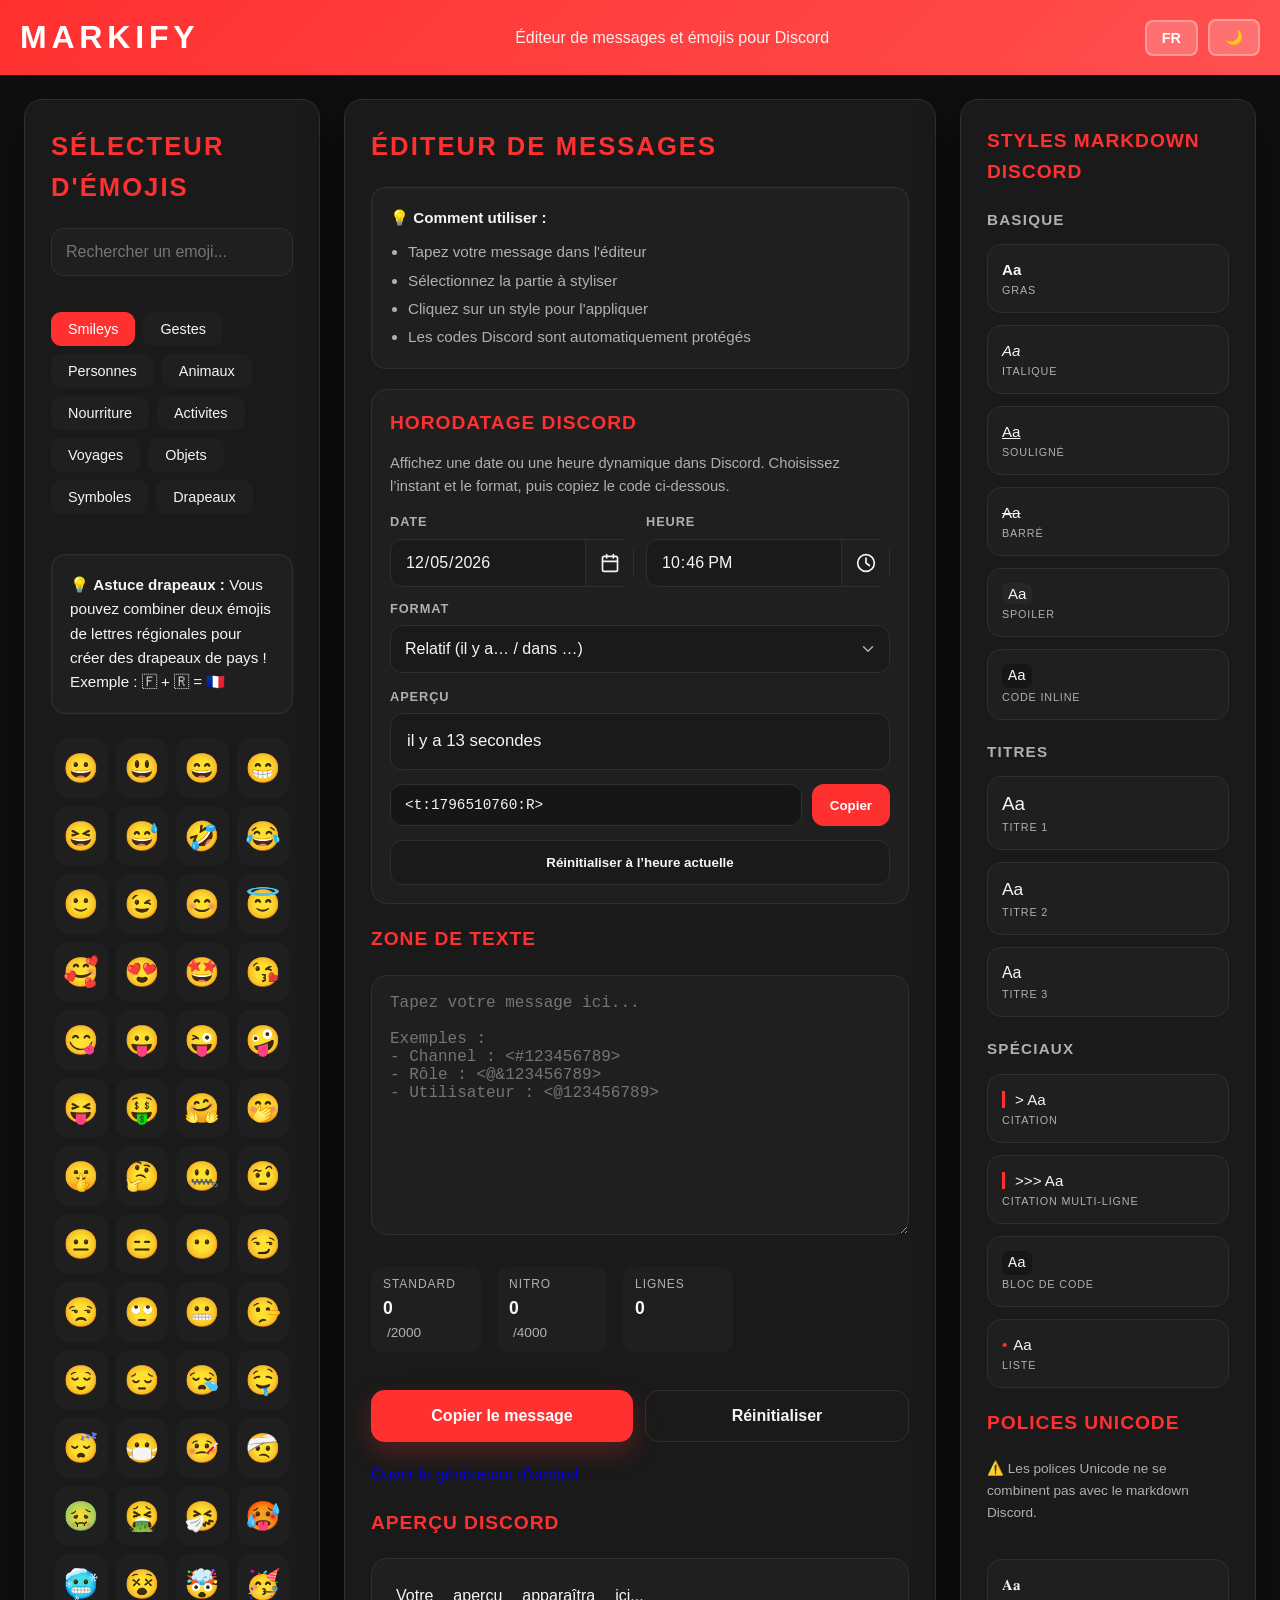
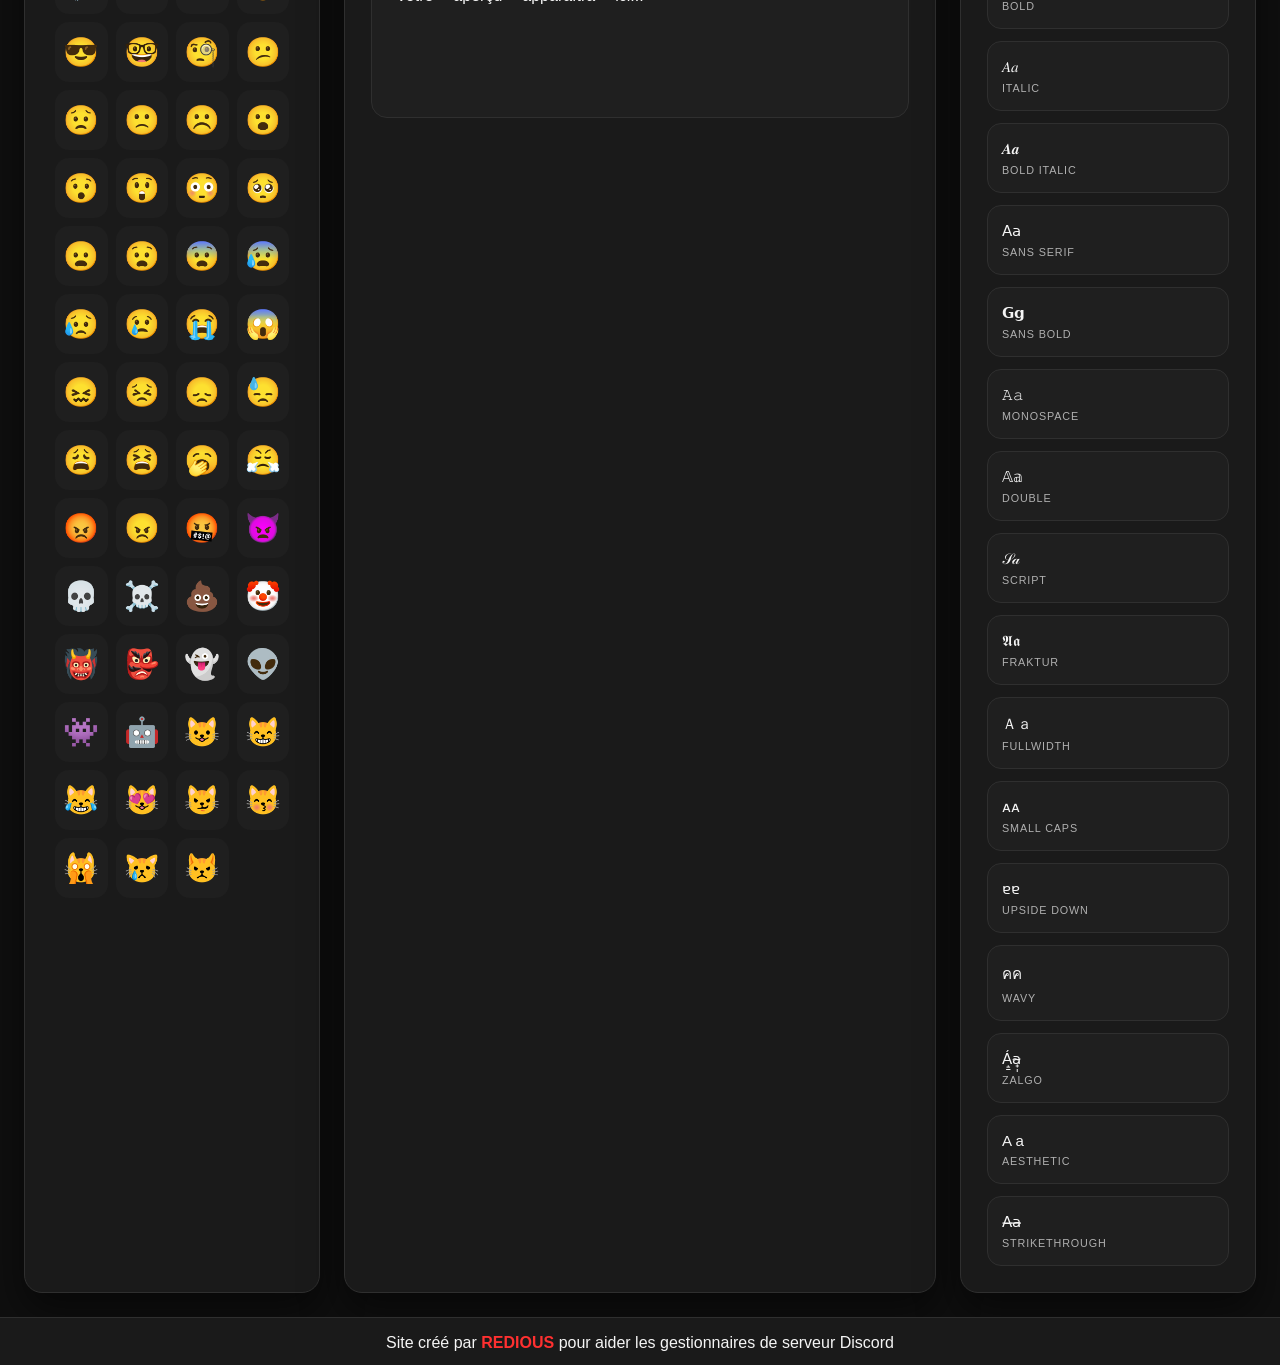
==== commit 3552f466: "Add embed & Components V2 generator page Build out embed.html into a full Discord message builder li" ====
--- a/index.html
+++ b/index.html
@@ -24,6 +24,7 @@
     <link rel="icon" type="image/svg+xml" href="favicon.svg">
 </head>
 <body>
+    <script>try{if(localStorage.getItem('markify-theme')==='light')document.body.classList.add('light');}catch(e){}</script>
     <header>
         <h1>MARKIFY</h1>
         <p id="subtitle">Éditeur de messages et émojis pour Discord</p>
--- a/style.css
+++ b/style.css
@@ -807,13 +807,18 @@
 }
 
 .embed-output {
-    background: rgba(0, 0, 0, 0.4);
+    background: var(--code-bg);
+    border: 1px solid var(--border);
+    color: var(--text-primary);
     border-radius: 10px;
-    padding: 12px;
+    padding: 14px;
     font-family: "Consolas", "Monaco", monospace;
     font-size: 0.85rem;
-    max-height: 260px;
+    line-height: 1.5;
+    max-height: 320px;
     overflow: auto;
+    white-space: pre;
+    margin: 0;
 }
 
 /* Discord dynamic timestamp */
@@ -1113,3 +1118,682 @@
     }
 }
 
+/* ===================== EMBED GENERATOR ===================== */
+.embed-container {
+    display: grid;
+    grid-template-columns: minmax(0, 1fr) minmax(0, 1fr);
+    gap: 24px;
+    padding: 24px;
+    max-width: 1500px;
+    margin: 0 auto;
+    width: 100%;
+    flex: 1;
+    align-items: start;
+}
+
+a.control-btn {
+    text-decoration: none;
+    display: inline-flex;
+    align-items: center;
+}
+
+.embed-group {
+    display: flex;
+    flex-direction: column;
+    gap: 10px;
+    padding-bottom: 14px;
+    border-bottom: 1px solid var(--border);
+}
+
+.embed-group:last-child {
+    border-bottom: none;
+    padding-bottom: 0;
+}
+
+.color-hex {
+    width: 110px;
+    background: var(--bg-secondary);
+    color: var(--text-primary);
+    border: 1px solid var(--border);
+    border-radius: 8px;
+    padding: 8px 10px;
+    font-family: 'Consolas', 'Monaco', monospace;
+    text-transform: uppercase;
+}
+
+.embed-checkbox {
+    display: flex;
+    align-items: center;
+    gap: 8px;
+    font-size: 0.9rem;
+    color: var(--text-secondary);
+    cursor: pointer;
+}
+
+.embed-checkbox input {
+    accent-color: var(--accent);
+    width: 16px;
+    height: 16px;
+    cursor: pointer;
+}
+
+.embed-fields-list {
+    display: flex;
+    flex-direction: column;
+    gap: 12px;
+}
+
+.embed-field-row {
+    display: flex;
+    gap: 10px;
+    align-items: flex-start;
+    background: var(--bg-secondary);
+    border: 1px solid var(--border);
+    border-radius: 10px;
+    padding: 12px;
+}
+
+.embed-field-inputs {
+    flex: 1;
+    display: flex;
+    flex-direction: column;
+    gap: 8px;
+    min-width: 0;
+}
+
+.embed-field-inputs input[type="text"],
+.embed-field-inputs textarea {
+    background: var(--bg-tertiary);
+    color: var(--text-primary);
+    border: 1px solid var(--border);
+    border-radius: 8px;
+    padding: 8px 10px;
+    font-family: inherit;
+    width: 100%;
+}
+
+.embed-field-inputs textarea {
+    min-height: 60px;
+    resize: vertical;
+}
+
+.field-remove {
+    flex-shrink: 0;
+    width: 34px;
+    height: 34px;
+    border: 1px solid var(--border);
+    background: var(--bg-tertiary);
+    color: var(--text-secondary);
+    border-radius: 8px;
+    cursor: pointer;
+    font-size: 0.9rem;
+    transition: all 0.2s ease;
+}
+
+.field-remove:hover {
+    background: var(--error);
+    color: #fff;
+    border-color: var(--error);
+}
+
+.embed-add-btn {
+    align-self: flex-start;
+    padding: 10px 16px;
+    flex: none;
+}
+
+/* ---- Discord-like preview ---- */
+.discord-preview {
+    background: var(--bg-tertiary);
+    border: 1px solid var(--border);
+    border-radius: 14px;
+    padding: 16px;
+}
+
+.discord-message {
+    display: flex;
+    gap: 14px;
+}
+
+.discord-avatar {
+    width: 40px;
+    height: 40px;
+    border-radius: 50%;
+    background: linear-gradient(135deg, var(--accent), var(--accent-hover));
+    flex-shrink: 0;
+}
+
+.discord-message-body {
+    min-width: 0;
+    flex: 1;
+}
+
+.discord-message-header {
+    display: flex;
+    align-items: baseline;
+    gap: 8px;
+    margin-bottom: 4px;
+    flex-wrap: wrap;
+}
+
+.discord-username {
+    font-weight: 600;
+    color: var(--text-primary);
+}
+
+.discord-bot-tag {
+    background: var(--accent);
+    color: #fff;
+    font-size: 0.62rem;
+    font-weight: 700;
+    letter-spacing: 0.03em;
+    padding: 1px 5px;
+    border-radius: 4px;
+    text-transform: uppercase;
+}
+
+.discord-message-time {
+    font-size: 0.72rem;
+    color: var(--text-secondary);
+}
+
+.discord-embed-empty {
+    color: var(--text-secondary);
+    font-size: 0.9rem;
+    font-style: italic;
+    padding: 8px 0;
+}
+
+.discord-embed {
+    display: grid;
+    grid-template-columns: 1fr auto;
+    gap: 12px;
+    background: var(--bg-secondary);
+    border-left: 4px solid var(--accent);
+    border-radius: 4px;
+    padding: 12px 16px;
+    max-width: 440px;
+}
+
+.discord-embed-content {
+    min-width: 0;
+    display: flex;
+    flex-direction: column;
+    gap: 8px;
+}
+
+.discord-embed-author {
+    display: flex;
+    align-items: center;
+    gap: 8px;
+}
+
+.discord-embed-author-icon {
+    width: 24px;
+    height: 24px;
+    border-radius: 50%;
+    object-fit: cover;
+}
+
+.discord-embed-author-name {
+    font-size: 0.88rem;
+    font-weight: 600;
+    color: var(--text-primary);
+    text-decoration: none;
+}
+
+a.discord-embed-author-name:hover {
+    text-decoration: underline;
+}
+
+.discord-embed-title {
+    font-size: 1rem;
+    font-weight: 700;
+    color: var(--text-primary);
+    text-decoration: none;
+    word-break: break-word;
+}
+
+a.discord-embed-title {
+    color: #00a8fc;
+}
+
+a.discord-embed-title:hover {
+    text-decoration: underline;
+}
+
+.discord-embed-description {
+    font-size: 0.9rem;
+    color: var(--text-secondary);
+    word-break: break-word;
+}
+
+.discord-embed-description a,
+.discord-embed-field-value a {
+    color: #00a8fc;
+    text-decoration: none;
+}
+
+.discord-embed-description a:hover,
+.discord-embed-field-value a:hover {
+    text-decoration: underline;
+}
+
+.md-code {
+    background: var(--code-bg);
+    border-radius: 4px;
+    padding: 1px 4px;
+    font-family: 'Consolas', 'Monaco', monospace;
+    font-size: 0.85em;
+}
+
+.md-code-block {
+    display: block;
+    background: var(--code-bg);
+    border: 1px solid var(--border);
+    border-radius: 4px;
+    padding: 8px 10px;
+    margin: 2px 0;
+    font-family: 'Consolas', 'Monaco', monospace;
+    font-size: 0.85em;
+    white-space: pre-wrap;
+}
+
+.md-spoiler {
+    background: var(--text-secondary);
+    color: transparent;
+    border-radius: 4px;
+    padding: 0 4px;
+    cursor: pointer;
+}
+
+.md-spoiler:hover {
+    color: var(--bg-primary);
+}
+
+.discord-embed-fields {
+    display: grid;
+    grid-template-columns: repeat(3, 1fr);
+    gap: 8px;
+}
+
+.discord-embed-field {
+    grid-column: 1 / -1;
+    min-width: 0;
+}
+
+.discord-embed-field.inline {
+    grid-column: span 1;
+}
+
+.discord-embed-field-name {
+    font-size: 0.82rem;
+    font-weight: 700;
+    color: var(--text-primary);
+    margin-bottom: 2px;
+    word-break: break-word;
+}
+
+.discord-embed-field-value {
+    font-size: 0.82rem;
+    color: var(--text-secondary);
+    white-space: pre-wrap;
+    word-break: break-word;
+}
+
+.discord-embed-image {
+    grid-column: 1 / -1;
+    max-width: 100%;
+    border-radius: 4px;
+    margin-top: 4px;
+}
+
+.discord-embed-thumbnail {
+    width: 80px;
+    height: 80px;
+    object-fit: cover;
+    border-radius: 4px;
+}
+
+.discord-embed-footer {
+    display: flex;
+    align-items: center;
+    gap: 8px;
+    margin-top: 2px;
+}
+
+.discord-embed-footer-icon {
+    width: 20px;
+    height: 20px;
+    border-radius: 50%;
+    object-fit: cover;
+}
+
+.discord-embed-footer-text {
+    font-size: 0.75rem;
+    color: var(--text-secondary);
+}
+
+.img-broken {
+    display: none;
+}
+
+@media (max-width: 900px) {
+    .embed-container {
+        grid-template-columns: 1fr;
+    }
+}
+
+/* ===================== COMPONENTS V2 ===================== */
+.mode-toggle {
+    display: flex;
+    gap: 8px;
+    background: var(--bg-tertiary);
+    border: 1px solid var(--border);
+    border-radius: 12px;
+    padding: 6px;
+}
+
+.mode-btn {
+    flex: 1;
+    padding: 10px 14px;
+    border: none;
+    border-radius: 8px;
+    background: transparent;
+    color: var(--text-secondary);
+    font-weight: 600;
+    font-size: 0.9rem;
+    cursor: pointer;
+    transition: all 0.2s ease;
+}
+
+.mode-btn:hover {
+    color: var(--text-primary);
+}
+
+.mode-btn.active {
+    background: var(--accent);
+    color: #fff;
+}
+
+.v2-toolbar {
+    display: flex;
+    flex-wrap: wrap;
+    gap: 8px;
+    margin-bottom: 16px;
+}
+
+.v2-toolbar-nested {
+    margin-top: 10px;
+    margin-bottom: 0;
+}
+
+.v2-add-btn {
+    background: var(--bg-secondary);
+    border: 1px solid var(--border);
+    color: var(--text-primary);
+    border-radius: 8px;
+    padding: 8px 12px;
+    font-size: 0.85rem;
+    font-weight: 600;
+    cursor: pointer;
+    transition: all 0.2s ease;
+}
+
+.v2-add-btn:hover {
+    border-color: var(--accent);
+    background: var(--bg-hover);
+}
+
+.v2-blocks {
+    display: flex;
+    flex-direction: column;
+    gap: 14px;
+}
+
+.v2-card {
+    background: var(--bg-tertiary);
+    border: 1px solid var(--border);
+    border-left: 3px solid var(--accent);
+    border-radius: 10px;
+    overflow: hidden;
+}
+
+.v2-card-header {
+    display: flex;
+    align-items: center;
+    justify-content: space-between;
+    padding: 8px 12px;
+    background: var(--bg-secondary);
+    border-bottom: 1px solid var(--border);
+}
+
+.v2-card-title {
+    font-size: 0.8rem;
+    font-weight: 700;
+    text-transform: uppercase;
+    letter-spacing: 0.06em;
+    color: var(--accent);
+}
+
+.v2-card-controls {
+    display: flex;
+    gap: 4px;
+}
+
+.v2-icon-btn {
+    width: 28px;
+    height: 28px;
+    border: 1px solid var(--border);
+    background: var(--bg-tertiary);
+    color: var(--text-secondary);
+    border-radius: 6px;
+    cursor: pointer;
+    font-size: 0.75rem;
+    transition: all 0.2s ease;
+}
+
+.v2-icon-btn:hover {
+    background: var(--bg-hover);
+    color: var(--text-primary);
+    border-color: var(--accent);
+}
+
+.v2-card-body {
+    padding: 12px;
+    display: flex;
+    flex-direction: column;
+    gap: 10px;
+}
+
+.v2-card-body .embed-field label {
+    font-size: 0.75rem;
+}
+
+.v2-card-body input[type="text"],
+.v2-card-body input[type="number"],
+.v2-card-body textarea,
+.v2-select-input {
+    background: var(--bg-secondary);
+    color: var(--text-primary);
+    border: 1px solid var(--border);
+    border-radius: 8px;
+    padding: 8px 10px;
+    font-family: inherit;
+    width: 100%;
+}
+
+.v2-card-body textarea {
+    min-height: 70px;
+    resize: vertical;
+}
+
+.v2-select-input {
+    cursor: pointer;
+}
+
+.v2-subrow {
+    display: flex;
+    gap: 8px;
+    align-items: flex-end;
+    flex-wrap: wrap;
+}
+
+.v2-subrow .embed-field {
+    flex: 1;
+    min-width: 120px;
+}
+
+.v2-subrow .embed-checkbox {
+    padding-bottom: 8px;
+}
+
+.v2-subcard {
+    background: var(--bg-secondary);
+    border: 1px solid var(--border);
+    border-radius: 8px;
+    padding: 10px;
+    display: flex;
+    flex-direction: column;
+    gap: 8px;
+}
+
+.v2-subcard-header {
+    display: flex;
+    align-items: center;
+    justify-content: space-between;
+    font-size: 0.75rem;
+    font-weight: 700;
+    text-transform: uppercase;
+    letter-spacing: 0.05em;
+    color: var(--text-secondary);
+}
+
+.v2-nested {
+    display: flex;
+    flex-direction: column;
+    gap: 10px;
+    padding-left: 10px;
+    border-left: 2px dashed var(--border);
+}
+
+/* ---- V2 preview ---- */
+.v2-preview {
+    display: flex;
+    flex-direction: column;
+    gap: 8px;
+    max-width: 480px;
+}
+
+.v2-container {
+    display: block;
+}
+
+.v2-container .discord-embed-content {
+    gap: 8px;
+}
+
+.v2-spoilered {
+    filter: blur(3px);
+    opacity: 0.7;
+}
+
+.v2-section {
+    display: flex;
+    gap: 12px;
+    align-items: flex-start;
+    justify-content: space-between;
+}
+
+.v2-section-text {
+    flex: 1;
+    min-width: 0;
+    display: flex;
+    flex-direction: column;
+    gap: 4px;
+}
+
+.v2-section .discord-embed-thumbnail {
+    flex-shrink: 0;
+}
+
+.v2-accessory {
+    flex-shrink: 0;
+}
+
+.v2-gallery {
+    display: grid;
+    grid-template-columns: repeat(auto-fill, minmax(90px, 1fr));
+    gap: 4px;
+}
+
+.v2-gallery-img {
+    width: 100%;
+    aspect-ratio: 1 / 1;
+    object-fit: cover;
+    border-radius: 4px;
+}
+
+.v2-separator {
+    height: 1px;
+    background: var(--border);
+    margin: 4px 0;
+}
+
+.v2-separator.large {
+    margin: 10px 0;
+}
+
+.v2-separator.no-divider {
+    background: transparent;
+}
+
+.v2-file {
+    background: var(--bg-secondary);
+    border: 1px solid var(--border);
+    border-radius: 6px;
+    padding: 8px 10px;
+    font-size: 0.85rem;
+    font-family: 'Consolas', 'Monaco', monospace;
+}
+
+.v2-actionrow {
+    display: flex;
+    flex-wrap: wrap;
+    gap: 6px;
+}
+
+.v2-btn {
+    display: inline-flex;
+    align-items: center;
+    padding: 6px 12px;
+    border-radius: 6px;
+    font-size: 0.85rem;
+    font-weight: 600;
+    color: #fff;
+    text-decoration: none;
+    cursor: pointer;
+}
+
+.v2-btn.disabled {
+    opacity: 0.5;
+    pointer-events: none;
+}
+
+.v2-btn-style-1 { background: #5865f2; }
+.v2-btn-style-2 { background: #4e5058; }
+.v2-btn-style-3 { background: #248046; }
+.v2-btn-style-4 { background: #da373c; }
+.v2-btn-style-5 { background: #4e5058; }
+
+.v2-select {
+    width: 100%;
+    max-width: 300px;
+    background: var(--bg-secondary);
+    border: 1px solid var(--border);
+    border-radius: 6px;
+    padding: 8px 12px;
+    font-size: 0.85rem;
+    color: var(--text-secondary);
+}
+
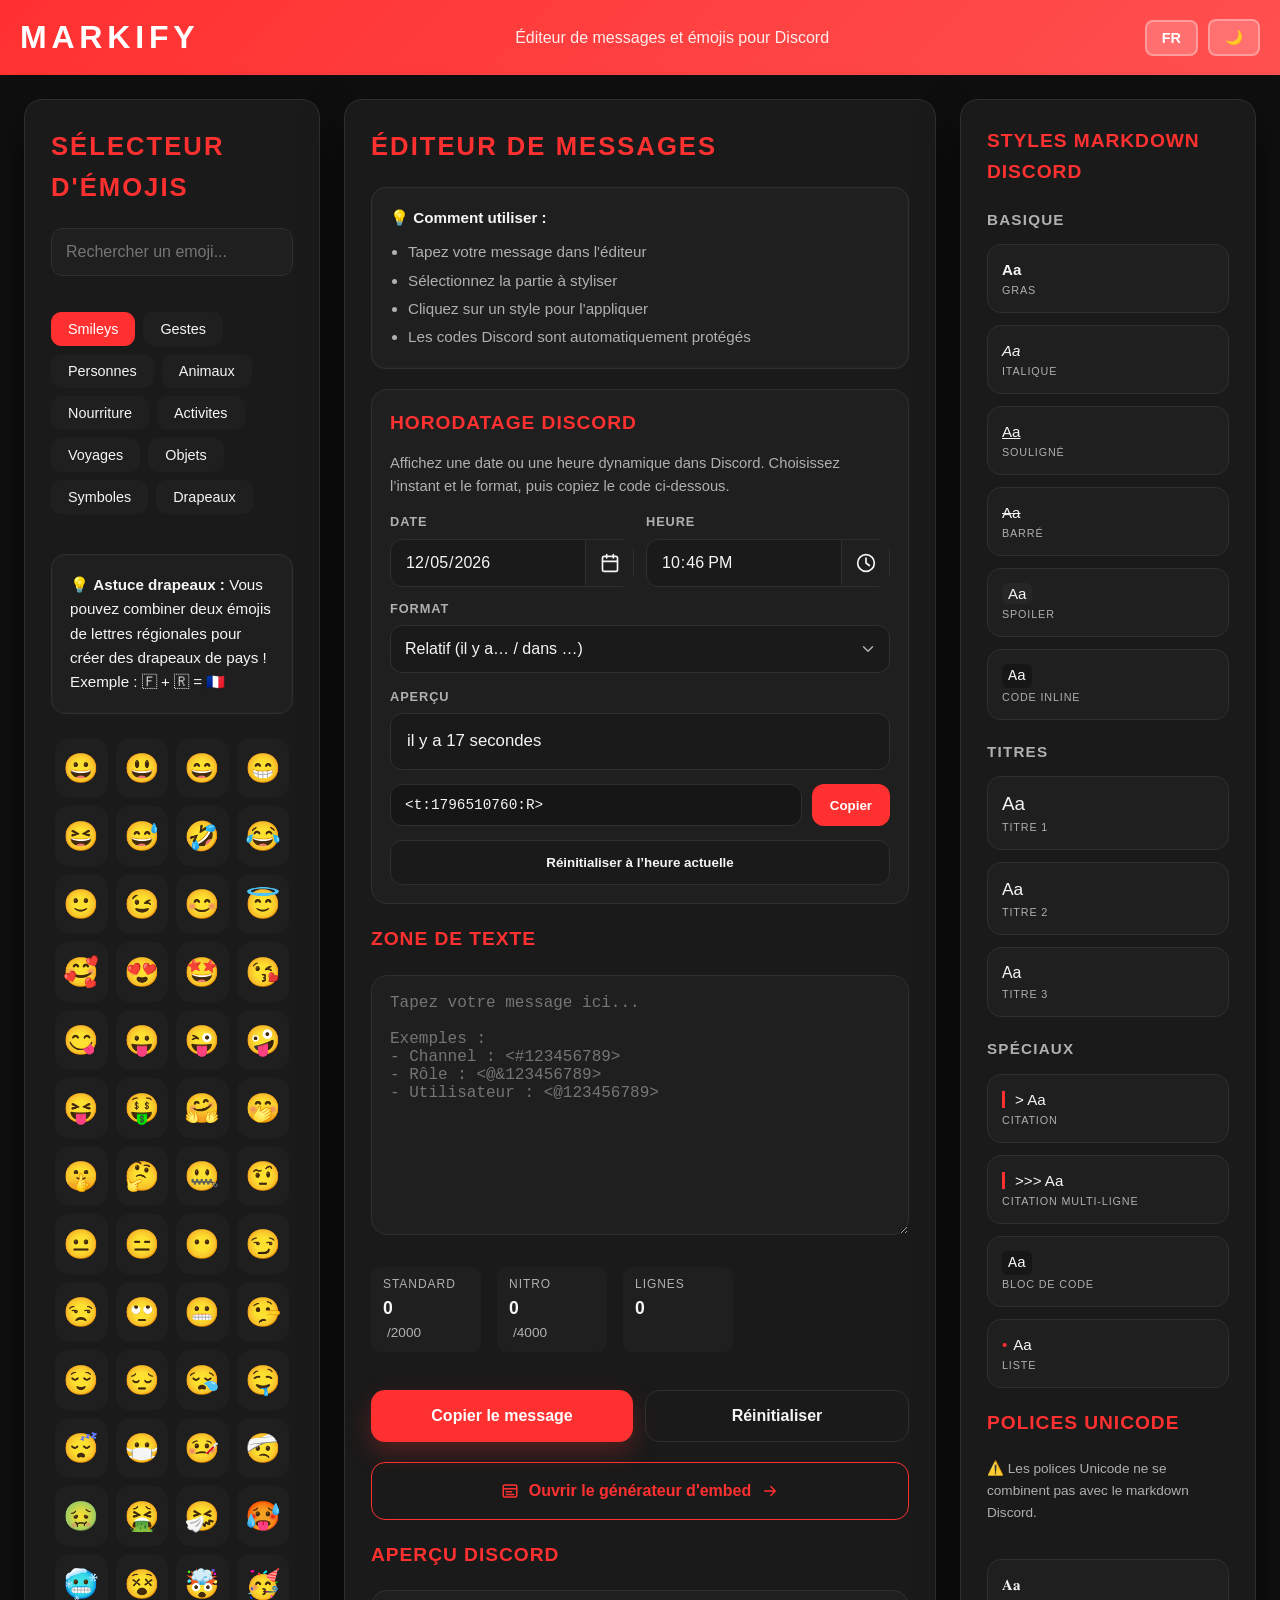
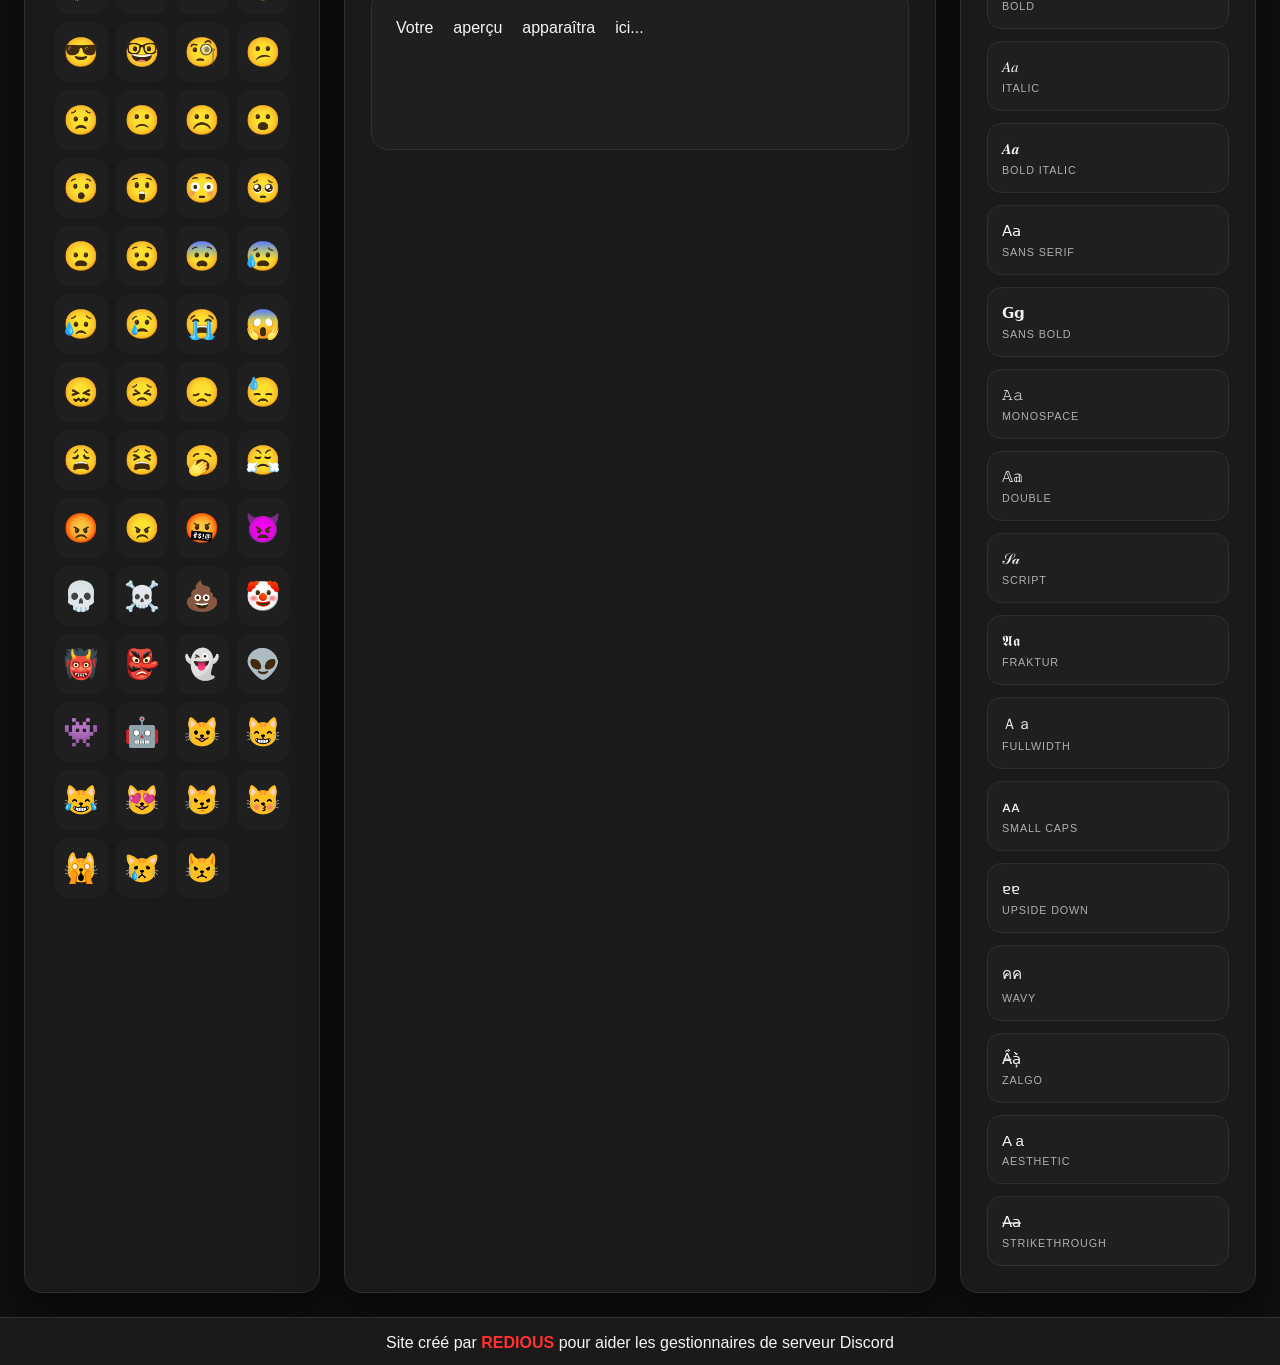
==== commit 8dc9e74f: "Finalize the "open embed generator" link as a styled CTA Replace the unstyled default link with an a" ====
--- a/index.html
+++ b/index.html
@@ -133,9 +133,11 @@
                     </button>
                 </div>
 
-                <div class="embed-link">
-                    <a href="embed.html" class="link-btn">Ouvrir le générateur d'embed</a>
-                </div>
+                <a href="embed.html" class="embed-link-btn" id="embedLink">
+                    <svg class="embed-link-icon" xmlns="http://www.w3.org/2000/svg" width="18" height="18" viewBox="0 0 24 24" fill="none" stroke="currentColor" stroke-width="2" stroke-linecap="round" stroke-linejoin="round" aria-hidden="true"><rect x="3" y="4" width="18" height="16" rx="2"/><path d="M3 9h18M7 13h7M7 16.5h10"/></svg>
+                    <span id="embedLinkText">Ouvrir le générateur d'embed</span>
+                    <svg class="embed-link-arrow" xmlns="http://www.w3.org/2000/svg" width="18" height="18" viewBox="0 0 24 24" fill="none" stroke="currentColor" stroke-width="2" stroke-linecap="round" stroke-linejoin="round" aria-hidden="true"><path d="M5 12h14M13 6l6 6-6 6"/></svg>
+                </a>
 
                 <div class="section-header" id="previewTitle">Aperçu Discord</div>
                 <div id="messagePreview" class="preview-box">Votre aperçu apparaîtra ici...</div>
--- a/style.css
+++ b/style.css
@@ -478,6 +478,51 @@
     transform: translateY(-2px);
 }
 
+/* Embed generator CTA */
+.embed-link-btn {
+    display: flex;
+    align-items: center;
+    justify-content: center;
+    gap: 10px;
+    padding: 15px 18px;
+    border-radius: 14px;
+    border: 1px solid var(--accent);
+    background: transparent;
+    color: var(--accent);
+    font-size: 1em;
+    font-weight: 600;
+    text-decoration: none;
+    cursor: pointer;
+    transition: background 0.25s ease, color 0.25s ease, transform 0.25s ease, box-shadow 0.25s ease;
+}
+
+.embed-link-btn:hover,
+.embed-link-btn:focus-visible {
+    background: var(--accent);
+    color: #fff;
+    transform: translateY(-2px);
+    box-shadow: 0 10px 25px rgba(255, 48, 48, 0.25);
+}
+
+.embed-link-btn:focus-visible {
+    outline: 3px solid var(--accent);
+    outline-offset: 2px;
+}
+
+.embed-link-icon {
+    flex-shrink: 0;
+}
+
+.embed-link-arrow {
+    flex-shrink: 0;
+    transition: transform 0.25s ease;
+}
+
+.embed-link-btn:hover .embed-link-arrow,
+.embed-link-btn:focus-visible .embed-link-arrow {
+    transform: translateX(4px);
+}
+
 .control-btn:focus-visible,
 .tab:focus-visible,
 .style-btn:focus-visible,
